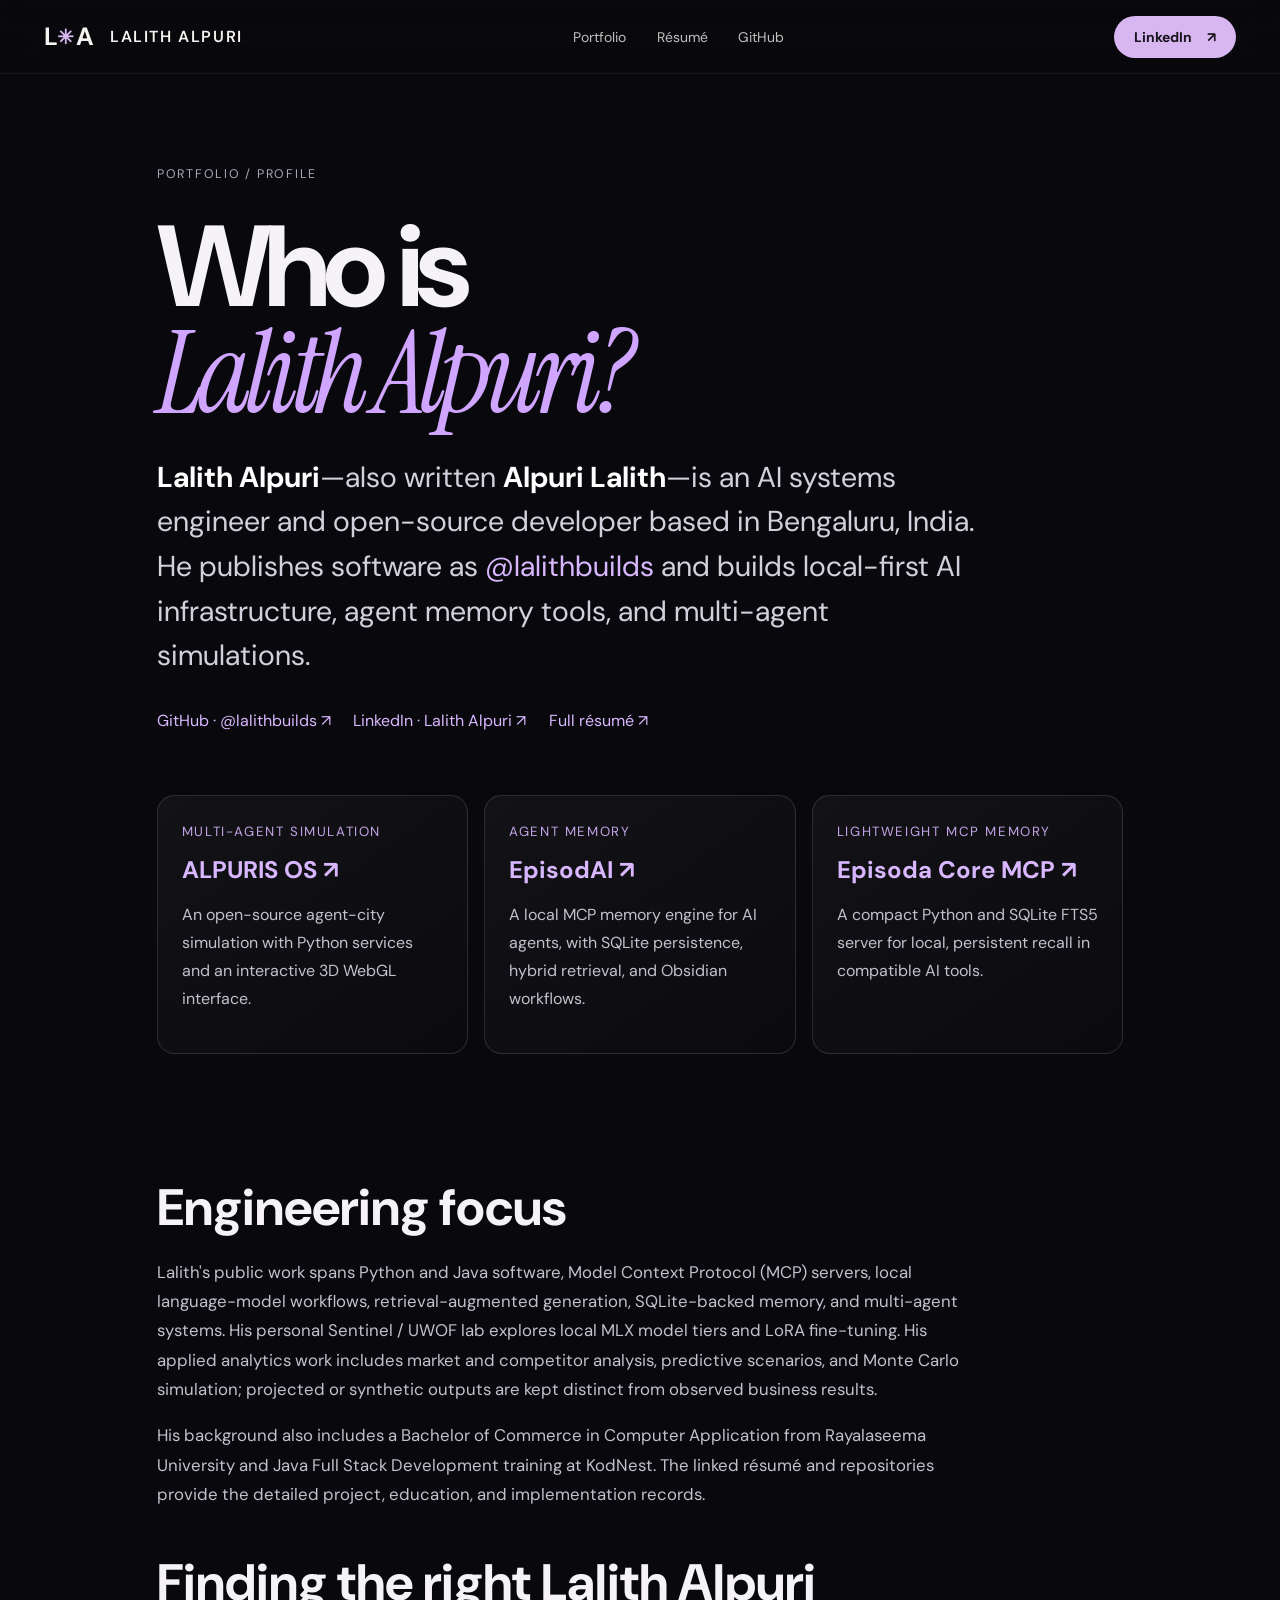
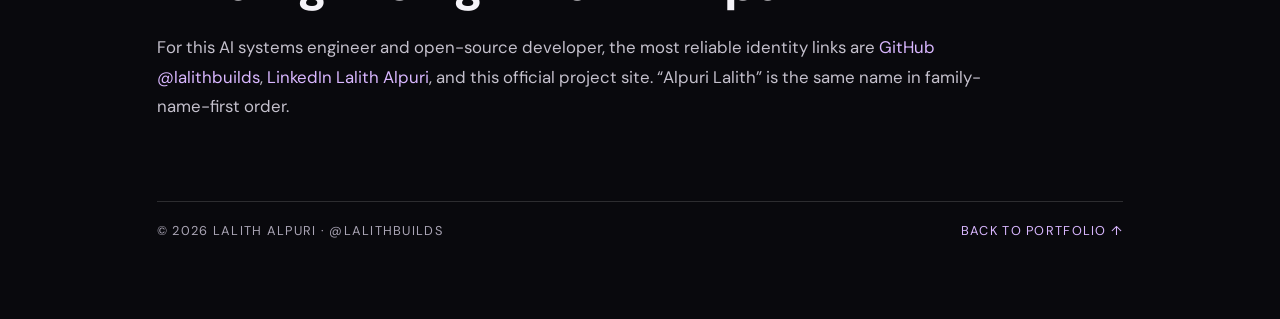
==== about.html @ 80b4d7b1 "feat: strengthen canonical profile discoverability" ====
<!doctype html>
<html lang="en">
<head>
<meta charset="utf-8">
<meta name="viewport" content="width=device-width, initial-scale=1">
<meta name="theme-color" content="#09090d">
<title>Who Is Lalith Alpuri? | AI Systems Engineer &amp; @lalithbuilds</title>
<meta name="description" content="Lalith Alpuri, also written Alpuri Lalith, is an AI systems engineer and open-source developer in Bengaluru, India. Meet the creator behind ALPURIS OS, EpisodAI, and Episoda Core MCP.">
<meta name="author" content="Lalith Alpuri">
<link rel="canonical" href="https://lalithbuilds.github.io/about.html">
<meta property="og:type" content="profile">
<meta property="og:title" content="Who Is Lalith Alpuri? | @lalithbuilds">
<meta property="og:description" content="A factual profile of Lalith Alpuri (Alpuri Lalith), AI systems engineer and creator of three open-source AI projects.">
<meta property="og:url" content="https://lalithbuilds.github.io/about.html">
<meta name="twitter:card" content="summary">
<script type="application/ld+json">
{
  "@context": "https://schema.org",
  "@type": "ProfilePage",
  "@id": "https://lalithbuilds.github.io/about.html#profile",
  "name": "Who Is Lalith Alpuri?",
  "url": "https://lalithbuilds.github.io/about.html",
  "mainEntity": {
    "@type": "Person",
    "@id": "https://lalithbuilds.github.io/#person",
    "name": "Lalith Alpuri",
    "givenName": "Lalith",
    "familyName": "Alpuri",
    "alternateName": ["Alpuri Lalith", "@lalithbuilds"],
    "url": "https://lalithbuilds.github.io/",
    "mainEntityOfPage": "https://lalithbuilds.github.io/about.html",
    "description": "Lalith Alpuri, also written Alpuri Lalith, is an AI systems engineer and open-source developer based in Bengaluru, India. He builds local-first AI infrastructure, agent memory software, and multi-agent simulations.",
    "jobTitle": ["AI Systems Engineer", "Applied AI Strategist"],
    "address": {
      "@type": "PostalAddress",
      "addressLocality": "Bengaluru",
      "addressCountry": "IN"
    },
    "sameAs": [
      "https://github.com/lalithbuilds",
      "https://www.linkedin.com/in/lalith-alpuri/"
    ],
    "knowsAbout": [
      "AI systems engineering",
      "local-first artificial intelligence",
      "AI agent memory",
      "Model Context Protocol",
      "retrieval-augmented generation",
      "SQLite",
      "multi-agent simulation",
      "MLX and LoRA fine-tuning",
      "market analysis",
      "Monte Carlo simulation",
      "Java and Spring Boot",
      "React"
    ],
    "creator": [
      {"@type": "SoftwareSourceCode", "name": "ALPURIS OS", "codeRepository": "https://github.com/lalithbuilds/alpuris-os"},
      {"@type": "SoftwareSourceCode", "name": "EpisodAI", "codeRepository": "https://github.com/lalithbuilds/episodai"},
      {"@type": "SoftwareSourceCode", "name": "Episoda Core MCP", "codeRepository": "https://github.com/lalithbuilds/episoda-core-mcp"}
    ]
  }
}
</script>
<link rel="preconnect" href="https://fonts.googleapis.com">
<link rel="preconnect" href="https://fonts.gstatic.com" crossorigin>
<link href="https://fonts.googleapis.com/css2?family=DM+Sans:wght@400;500;600;700&family=Instrument+Serif:ital@0;1&display=swap" rel="stylesheet">
<link rel="stylesheet" href="portfolio.css?v=25">
<style>
.profile-page{max-width:1120px;margin:0 auto;padding:clamp(7rem,12vw,11rem) clamp(1.25rem,6vw,6rem) 5rem;color:#f5f3f8}
.profile-page a{color:#d9b7ff;text-underline-offset:.2em}
.profile-breadcrumb{font-size:.78rem;letter-spacing:.14em;text-transform:uppercase;color:#aaa5b5}
.profile-breadcrumb a{color:inherit}
.profile-page h1{max-width:900px;margin:2rem 0 1.5rem;font-size:clamp(3.5rem,9vw,8rem);line-height:.92;letter-spacing:-.065em}
.profile-page h1 em,.profile-page h2 em{font-family:"Instrument Serif",Georgia,serif;font-weight:400;color:#d0a5ff}
.profile-lead{max-width:820px;font-size:clamp(1.25rem,2.4vw,1.8rem);line-height:1.55;color:#d4d0db}
.profile-lead strong{color:#fff}
.profile-links{display:flex;flex-wrap:wrap;gap:.75rem 1.4rem;margin:2rem 0 4rem;font-size:1rem}
.profile-grid{display:grid;grid-template-columns:repeat(3,minmax(0,1fr));gap:1rem;margin:1.5rem 0 4rem}
.profile-card{min-height:190px;padding:1.5rem;border:1px solid #ffffff20;border-radius:1.1rem;background:linear-gradient(145deg,#ffffff0b,#ffffff03)}
.profile-card small{color:#c2a3e5;letter-spacing:.12em;text-transform:uppercase}
.profile-card h2{margin:.8rem 0;font-size:1.5rem}
.profile-card p,.profile-story p{color:#c4c0cc;line-height:1.75}
.profile-story{max-width:830px;padding-top:1rem}
.profile-story h2{font-size:clamp(2rem,4vw,3.2rem);margin:2.5rem 0 1rem}
.profile-story p{font-size:1.05rem}
.profile-footer{display:flex;justify-content:space-between;gap:1rem;margin-top:5rem;padding-top:1.25rem;border-top:1px solid #ffffff25;color:#aaa5b5;font-size:.8rem;letter-spacing:.1em;text-transform:uppercase}
@media(max-width:760px){.profile-grid{grid-template-columns:1fr}.profile-card{min-height:0}.profile-footer{flex-direction:column}}
</style>
</head>
<body>
<a class="skip" href="#profile-content">Skip to profile</a>
<header class="site-header"><a class="brand" href="/" aria-label="Lalith Alpuri, back to portfolio">L<span class="brand-star">✳</span>A <span class="brand-name">LALITH ALPURI</span></a><nav aria-label="Main navigation"><a href="/">Portfolio</a><a href="/resume.html">Résumé</a><a href="https://github.com/lalithbuilds">GitHub</a></nav><a class="header-contact" href="https://www.linkedin.com/in/lalith-alpuri/" target="_blank" rel="noopener noreferrer">LinkedIn <span>↗</span></a></header>
<main id="profile-content" class="profile-page">
  <p class="profile-breadcrumb"><a href="/">Portfolio</a> / Profile</p>
  <h1>Who is<br><em>Lalith Alpuri?</em></h1>
  <p class="profile-lead"><strong>Lalith Alpuri</strong>—also written <strong>Alpuri Lalith</strong>—is an AI systems engineer and open-source developer based in Bengaluru, India. He publishes software as <a href="https://github.com/lalithbuilds">@lalithbuilds</a> and builds local-first AI infrastructure, agent memory tools, and multi-agent simulations.</p>
  <div class="profile-links" aria-label="Official profiles"><a href="https://github.com/lalithbuilds">GitHub · @lalithbuilds ↗</a><a href="https://www.linkedin.com/in/lalith-alpuri/">LinkedIn · Lalith Alpuri ↗</a><a href="/resume.html">Full résumé ↗</a></div>
  <div class="profile-grid" aria-label="Open-source projects">
    <article class="profile-card"><small>Multi-agent simulation</small><h2><a href="https://github.com/lalithbuilds/alpuris-os">ALPURIS OS ↗</a></h2><p>An open-source agent-city simulation with Python services and an interactive 3D WebGL interface.</p></article>
    <article class="profile-card"><small>Agent memory</small><h2><a href="https://github.com/lalithbuilds/episodai">EpisodAI ↗</a></h2><p>A local MCP memory engine for AI agents, with SQLite persistence, hybrid retrieval, and Obsidian workflows.</p></article>
    <article class="profile-card"><small>Lightweight MCP memory</small><h2><a href="https://github.com/lalithbuilds/episoda-core-mcp">Episoda Core MCP ↗</a></h2><p>A compact Python and SQLite FTS5 server for local, persistent recall in compatible AI tools.</p></article>
  </div>
  <section class="profile-story">
    <h2>Engineering focus</h2>
    <p>Lalith's public work spans Python and Java software, Model Context Protocol (MCP) servers, local language-model workflows, retrieval-augmented generation, SQLite-backed memory, and multi-agent systems. His personal Sentinel / UWOF lab explores local MLX model tiers and LoRA fine-tuning. His applied analytics work includes market and competitor analysis, predictive scenarios, and Monte Carlo simulation; projected or synthetic outputs are kept distinct from observed business results.</p>
    <p>His background also includes a Bachelor of Commerce in Computer Application from Rayalaseema University and Java Full Stack Development training at KodNest. The linked résumé and repositories provide the detailed project, education, and implementation records.</p>
    <h2>Finding the right Lalith Alpuri</h2>
    <p>For this AI systems engineer and open-source developer, the most reliable identity links are <a href="https://github.com/lalithbuilds">GitHub @lalithbuilds</a>, <a href="https://www.linkedin.com/in/lalith-alpuri/">LinkedIn Lalith Alpuri</a>, and this official project site. “Alpuri Lalith” is the same name in family-name-first order.</p>
  </section>
  <footer class="profile-footer"><span>© 2026 Lalith Alpuri · @lalithbuilds</span><a href="/">Back to portfolio ↑</a></footer>
</main>
</body>
</html>
---- portfolio.css ----
:root{--black:#09090d;--white:#f5f2ef;--lavender:#d8b7f1;--lilac:#bea0d8;--plum:#352040;--ink:#17141c;--orange:#e6a15f;--muted:#a5a0a8;font-family:'DM Sans',Arial,sans-serif;color-scheme:dark}
*{box-sizing:border-box}html{scroll-behavior:auto;scroll-padding-top:70px}body{margin:0;background:var(--black);color:var(--white);overflow-x:hidden}a{color:inherit;text-decoration:none}button{font:inherit}button,a{-webkit-tap-highlight-color:transparent}button:focus-visible,a:focus-visible{outline:2px solid var(--orange);outline-offset:5px}::selection{background:var(--lavender);color:var(--black)}[hidden],.slide:not(.active){display:none!important}.skip{position:fixed;z-index:100;top:-100px;left:16px;background:white;color:#111;padding:12px}.skip:focus{top:12px}.progress{position:fixed;top:0;left:0;width:100%;height:3px;z-index:100;background:transparent}.progress span{display:block;width:0;height:100%;background:var(--lavender)}
.site-header{height:74px;position:absolute;z-index:30;top:0;left:0;right:0;display:flex;align-items:center;justify-content:space-between;gap:25px;padding:0 3.4vw;font-size:12px}.brand{display:inline-flex;gap:2px;align-items:center;font-size:22px;font-weight:700;letter-spacing:-.11em;white-space:nowrap}.brand-star{color:var(--lavender);font-size:17px;letter-spacing:0}.brand-name{font-size:10px;font-weight:600;letter-spacing:.15em;margin-left:17px}.site-header nav{display:flex;align-items:center;gap:32px}.site-header nav a{opacity:.78;transition:opacity .3s}.site-header nav a:hover{opacity:1}.header-contact{background:var(--lavender);color:var(--ink);border-radius:30px;padding:11px 18px;font-weight:700;min-width:110px;display:flex;justify-content:space-between;gap:15px;transition:background .3s,transform .3s}.header-contact:hover{background:#eed6ff;transform:translateY(-2px)}
.hero{height:max(790px,100svh);position:relative;isolation:isolate;padding:123px 3.4vw 38px;overflow:hidden}.hero:before{content:'';position:absolute;width:55vw;height:55vw;left:20%;top:25%;background:radial-gradient(circle,rgba(127,61,151,.23),transparent 63%);filter:blur(25px);pointer-events:none}.hero-overline{position:relative;z-index:4;margin:0;color:#bcb5c4;letter-spacing:.18em;font-size:10px}.hero-overline span{color:var(--lavender);padding:0 12px}.hero h1{font-family:'Instrument Serif',Georgia,serif;font-size:clamp(95px,12.2vw,215px);font-weight:400;line-height:.73;letter-spacing:-.052em;position:relative;z-index:4;margin:37px 0 0;pointer-events:none;white-space:nowrap}.hero h1 span{display:block}.hero h1 .title-italic{font-style:italic;color:var(--lavender);margin-left:18vw}.hero-scene{position:absolute;z-index:2;inset:18% 0 8%;perspective:1000px;transform-style:preserve-3d;pointer-events:none}.scene-glow{position:absolute;width:46vw;height:38vw;max-height:560px;left:27%;top:19%;border-radius:50%;background:radial-gradient(circle,rgba(177,98,209,.22),transparent 62%);filter:blur(30px)}.scene-ground{position:absolute;width:62%;height:21%;bottom:0;left:19%;background:radial-gradient(ellipse,rgba(188,111,211,.2),transparent 66%);filter:blur(30px)}.scene-wrap{position:absolute;transform-style:preserve-3d;will-change:transform;transform:translate3d(var(--px,0px),var(--py,0px),0)}.scene-card{height:100%;width:100%;position:relative;overflow:hidden;border-radius:10px;box-shadow:0 35px 65px rgba(0,0,0,.55),inset 0 1px rgba(255,255,255,.55);display:flex;flex-direction:column;padding:19px;transform-style:preserve-3d;animation:float 4.7s ease-in-out infinite}.scene-card:after{content:'';position:absolute;inset:0;background:linear-gradient(125deg,rgba(255,255,255,.3),transparent 30%,transparent 70%,rgba(0,0,0,.14));pointer-events:none}.scene-eyebrow,.scene-card small{font:9px/1.2 'DM Sans',sans-serif;letter-spacing:.11em;position:relative;z-index:1}.scene-card strong{font-size:clamp(23px,3vw,45px);line-height:.94;letter-spacing:-.06em;position:relative;z-index:1;margin-top:auto;margin-bottom:8px}.scene-wrap--left{width:clamp(160px,19vw,280px);height:clamp(230px,29vw,408px);left:12%;top:31%;transform:translate3d(var(--px,0px),var(--py,0px),0) rotateY(25deg) rotateZ(-12deg)}.scene-card--alpuris{background:#bc917c;color:#201421;animation-delay:-1.7s}.scene-card--alpuris:before{content:'';position:absolute;inset:0;background:repeating-linear-gradient(90deg,transparent 0 23px,rgba(29,20,25,.08) 24px 25px),repeating-linear-gradient(0deg,transparent 0 23px,rgba(29,20,25,.08) 24px 25px)}.city-mini{display:grid;grid-template-columns:repeat(3,1fr);gap:6px;transform:rotate(-15deg) skew(12deg);margin:25px 0 15px;width:78%;align-self:center}.city-mini i{aspect-ratio:1;background:#432b3b;box-shadow:5px -5px 0 #d9b26d}.city-mini i:nth-child(3n){background:#8b3c48}.scene-wrap--back{width:clamp(150px,17vw,245px);height:clamp(220px,28vw,380px);left:35%;top:37%;transform:translate3d(var(--px,0px),var(--py,0px),0) rotateY(-20deg) rotateZ(10deg)}.scene-card--core{background:#c6d3bb;color:#212a20;animation-delay:-3.2s}.core-rings{position:relative;height:48%;display:grid;place-items:center}.core-rings i{position:absolute;border:1px solid #526a57;border-radius:50%;width:78%;aspect-ratio:1}.core-rings i:nth-child(2){width:54%}.core-rings i:nth-child(3){width:30%;background:#465b49}.scene-wrap--right{width:clamp(175px,21vw,300px);height:clamp(245px,31vw,430px);right:9%;top:27%;transform:translate3d(var(--px,0px),var(--py,0px),0) rotateY(-24deg) rotateZ(11deg)}.scene-card--memory{background:#eee4f4;color:#271e32;animation-delay:-2.6s}.memory-lines{height:55%;display:flex;gap:12px;justify-content:center;align-items:center}.memory-lines i{width:13px;height:60%;border-radius:20px;background:#845a99;transform:rotate(18deg)}.memory-lines i:nth-child(2){height:85%;background:#bc8bcc}.memory-lines i:nth-child(3){height:100%;background:#553567}.memory-lines i:nth-child(4){height:75%;background:#a87cbc}.memory-lines i:nth-child(5){height:50%;background:#73537b}.scene-wrap--center{width:clamp(185px,22vw,310px);height:clamp(250px,30vw,420px);left:47%;top:30%;transform:translate3d(var(--px,0px),var(--py,0px),100px) rotateY(-5deg) rotateZ(-6deg)}.scene-card--lab{background:linear-gradient(155deg,#e3c4ff 4%,#a572bf 56%,#4a2b68 100%);color:#1b0f24;animation-delay:-.9s}.scene-card--lab strong{font-family:'Instrument Serif',Georgia,serif;font-weight:400;font-size:clamp(75px,9vw,135px);line-height:.8;letter-spacing:-.1em;margin-left:-6px}.scene-card--lab strong span{font-family:'DM Sans',sans-serif;font-size:13px;vertical-align:top;letter-spacing:0;margin-left:8px}.scene-card--lab small{color:#26132e}.lab-orbit{position:relative;flex:1;display:grid;place-items:center}.lab-orbit i{position:absolute;border:1px solid rgba(48,25,58,.56);border-radius:50%;width:79%;aspect-ratio:1}.lab-orbit i:nth-child(2){width:59%;transform:rotateX(65deg);border-width:2px}.lab-orbit i:nth-child(3){width:36%}.lab-orbit b{width:16px;height:16px;border-radius:50%;background:#291335;box-shadow:0 0 0 12px rgba(52,22,61,.12)}@keyframes float{0%,100%{transform:translateY(0) rotateX(0deg)}50%{transform:translateY(-28px) rotateX(4deg)}}.hero-bottom{position:absolute;z-index:5;bottom:32px;left:3.4vw;right:3.4vw;display:flex;align-items:end;justify-content:space-between}.hero-bottom p{font-size:13px;line-height:1.5;margin:0;max-width:420px;color:#d4cbd4}.hero-bottom>div{display:flex;align-items:center;gap:32px}.motion-toggle{border:0;background:transparent;color:#cdbed0;font-size:11px;cursor:pointer;display:flex;align-items:center;gap:10px}.motion-toggle span{color:var(--lavender);font-size:19px}.scroll-cue{font-size:10px;letter-spacing:.13em}.scroll-cue span{font-size:18px;margin-left:8px}
.ticker{height:86px;overflow:hidden;background:var(--lavender);color:var(--ink);display:flex;align-items:center}.ticker-track{display:flex;gap:42px;align-items:center;white-space:nowrap;width:max-content;animation:marquee 35s linear infinite;font-size:12px;font-weight:700;letter-spacing:.12em}.ticker-track i{font-style:normal;font-size:22px}.ticker-track span{display:inline-block}@keyframes marquee{to{transform:translateX(-50%)}}
.chapter-label{display:flex;justify-content:space-between;align-items:center;padding:0 3.4vw;font-size:10px;letter-spacing:.14em;font-weight:600}.chapter-dark{background:#0e0b10}.manifesto{min-height:850px;padding:100px 0 110px}.manifesto-body{min-height:620px;display:grid;grid-template-columns:1fr 3fr 1fr;align-items:center;gap:28px;padding:30px 3.4vw}.manifesto-side,.manifesto-end{font-size:13px;line-height:1.6;max-width:235px;color:#b0a7b5}.manifesto-end{align-self:end;margin-bottom:75px}.manifesto h2,.work-heading h2,.lab-intro h2,.capability-section h2,.experience-head h2,.toolkit-grid h2,.contact-section h2{font-family:'Instrument Serif',Georgia,serif;font-weight:400;letter-spacing:-.05em;line-height:.82}.manifesto h2{font-size:clamp(95px,13vw,230px);margin:0;text-align:center}.manifesto h2 em,.work-heading h2 em,.capability-section h2 em,.experience-head h2 em,.toolkit-grid h2 em,.contact-section h2 em{font-style:italic;color:var(--lavender)}
.work-section{background:#f0ede9;color:var(--ink);padding:75px 0 105px;color-scheme:light}.work-heading{display:flex;align-items:end;justify-content:space-between;gap:50px;padding:95px 3.4vw 80px}.work-heading h2{font-size:clamp(75px,9.3vw,155px);margin:0}.work-heading h2 em{color:#8f619e}.work-heading p{max-width:265px;font-size:13px;line-height:1.75;margin:0 0 10px}.slider{margin:0 3.4vw}.slider-top{height:48px;border-top:1px solid #b8b3b7;display:flex;justify-content:space-between;align-items:center;font-size:10px;letter-spacing:.12em}.slide{height:min(630px,65vw);min-height:500px;display:grid;grid-template-columns:1.14fr .86fr;background:#ded9d6;animation:slideIn .6s cubic-bezier(.2,.8,.2,1) both}@keyframes slideIn{from{opacity:.3;transform:translateY(14px)}to{opacity:1;transform:none}}.slide-art{position:relative;overflow:hidden;min-width:0}.slide-copy{padding:clamp(30px,5vw,80px);display:flex;flex-direction:column;align-items:start}.slide-label{font-size:10px;letter-spacing:.14em;font-weight:700}.slide-copy h3{font-family:'Instrument Serif',Georgia,serif;font-size:clamp(68px,7vw,115px);line-height:.82;letter-spacing:-.05em;font-weight:400;margin:50px 0 30px}.slide-copy p{font-size:14px;line-height:1.7;max-width:430px;margin:0}.slide-tags{display:flex;flex-wrap:wrap;gap:8px;margin:32px 0}.slide-tags span{border:1px solid #928992;border-radius:20px;padding:7px 10px;font-size:9px;font-weight:700;letter-spacing:.07em}.slide-copy>a{margin-top:auto;border-bottom:1px solid currentColor;padding-bottom:8px;font-size:13px;font-weight:700;display:flex;gap:50px}.slide-art--episodai{background:radial-gradient(circle at 50% 42%,#bc95c8,#513464 75%);color:#24152f}.art-halo{position:absolute;width:65%;aspect-ratio:1;border:1px solid rgba(255,255,255,.5);border-radius:50%;left:17%;top:18%;box-shadow:0 0 0 50px rgba(255,255,255,.06),0 0 0 110px rgba(255,255,255,.04);animation:halo 7s ease-in-out infinite}@keyframes halo{50%{transform:scale(1.13) rotate(15deg)}}.art-card{position:absolute;width:31%;height:43%;min-width:125px;min-height:185px;padding:17px;background:#f3eafa;border-radius:5px;box-shadow:18px 25px 40px rgba(20,10,35,.3);display:flex;flex-direction:column;animation:float 5s ease-in-out infinite}.art-card span{font-size:8px;letter-spacing:.12em}.art-card b{font-family:'Instrument Serif',Georgia,serif;font-size:clamp(26px,3.4vw,55px);font-weight:400;margin-top:auto}.art-card small{font-size:9px;line-height:1.3}.art-card--one{left:7%;top:28%;transform:rotate(-15deg);animation-delay:-2s}.art-card--two{left:35%;top:12%;z-index:2;background:#e3c6f2;animation-delay:-1s}.art-card--three{right:6%;top:31%;transform:rotate(13deg);animation-delay:-3.5s}.art-wire{position:absolute;width:100%;height:1px;top:76%;background:linear-gradient(90deg,transparent,#f4d6ff,transparent)}.slide-art--core{background:radial-gradient(circle,#99b3a2,#224236 76%);color:#e4f1e4}.core-visual{position:absolute;inset:8% 12%;display:grid;place-items:center}.core-visual i{position:absolute;border:1px solid #d1ebd4;border-radius:50%;width:75%;aspect-ratio:1;animation:spin 14s linear infinite}.core-visual i:nth-child(2){width:55%;animation-direction:reverse;border-style:dashed}.core-visual i:nth-child(3){width:35%}.core-visual i:nth-child(4){width:16%;background:#b9d4bf}.core-visual b{z-index:1;color:#193424;text-align:center;font-size:12px;letter-spacing:.06em}@keyframes spin{to{transform:rotate(360deg)}}.art-caption,.city-caption{position:absolute;bottom:25px;left:30px;font-size:10px;letter-spacing:.12em}.slide-art--alpuris{background:radial-gradient(circle at 50% 40%,#dcad87,#563448 80%);color:#fff4e9}.city-art{position:absolute;inset:15% 10%;display:grid;grid-template-columns:repeat(4,1fr);gap:12px;transform:perspective(800px) rotateX(50deg) rotateZ(-30deg);animation:cityTilt 7s ease-in-out infinite}.city-art i{background:#ead2b6;box-shadow:14px -14px 0 #98546c,14px 2px 0 #744154;min-height:55px}.city-art i:nth-child(3n){background:#efaa8a;box-shadow:14px -14px 0 #462c4e,14px 2px 0 #5e3958}.city-art i:nth-child(4n){background:#deb991;box-shadow:14px -14px 0 #a65555,14px 2px 0 #8e4756}@keyframes cityTilt{50%{transform:perspective(800px) rotateX(55deg) rotateZ(-24deg) translateY(-12px)}}.slider-controls{display:flex;justify-content:space-between;align-items:center;gap:30px;padding-top:16px}.slider-tabs{display:flex;gap:8px;flex-wrap:wrap}.slider-tabs button{border:1px solid #bbb3b9;background:none;border-radius:30px;padding:11px 16px;color:#514b54;cursor:pointer;font-size:11px}.slider-tabs button[aria-selected=true]{background:#29202b;color:#fff;border-color:#29202b}.slider-arrows{display:flex;gap:8px}.slider-arrows button{width:46px;height:46px;border-radius:50%;border:1px solid #9d929d;background:transparent;color:#302630;font-size:22px;cursor:pointer}.slider-arrows button:hover{background:#29202b;color:#fff}
.lab-section{background:#d9b8ee;color:#1e1225;color-scheme:light;padding:65px 0 80px;overflow:hidden}.lab-intro{padding:45px 3.4vw 0;text-align:center}.lab-intro p{font-size:11px;letter-spacing:.13em}.lab-intro h2{font-size:clamp(130px,21vw,340px);margin:18px 0 0;line-height:.6}.lab-intro h2 em{font-style:italic;color:#6d3c82}.lab-intro>span{display:block;font-size:14px;margin-top:50px}.lab-stage{display:grid;grid-template-columns:1fr 1.2fr 1fr;gap:15px;align-items:center;min-height:690px;padding:0 3.4vw}.lab-stage-copy{max-width:340px}.lab-stage-copy h3{font-size:clamp(18px,2.2vw,30px);line-height:1.1;letter-spacing:-.04em}.lab-stage-copy p{font-size:13px;line-height:1.75}.lab-stage-copy--right{justify-self:end}.lab-object{height:600px;position:relative;display:grid;place-items:center;perspective:900px}.lab-sphere{width:min(30vw,390px);height:min(30vw,390px);border-radius:50%;position:relative;display:grid;place-items:center;background:radial-gradient(circle at 35% 25%,#f7e9ff,#a56cbb 30%,#4e245d 67%,#170c23 90%);box-shadow:inset -30px -40px 60px rgba(18,6,27,.5),0 35px 60px rgba(74,29,100,.35);animation:sphereBob 6s ease-in-out infinite}.lab-sphere:after{content:'';position:absolute;inset:-15%;border:1px solid #70417d;border-radius:50%;transform:rotateX(65deg) rotateZ(15deg);animation:spin 12s linear infinite}.lab-sphere i{position:absolute;border:1px solid rgba(244,208,255,.35);border-radius:50%;width:70%;aspect-ratio:1;transform:rotateY(65deg)}.lab-sphere i:nth-child(2){transform:rotateX(70deg);width:90%}.lab-sphere i:nth-child(3){transform:rotateY(35deg) rotateZ(35deg);width:45%}.lab-sphere b{font-family:'Instrument Serif',Georgia,serif;font-size:170px;font-weight:400;color:#efe0f2;z-index:1;text-shadow:0 12px 20px rgba(27,6,33,.35)}@keyframes sphereBob{50%{transform:translateY(-30px) rotateY(17deg)}}.orbit-tag{position:absolute;background:#f4e7fa;border:1px solid #784785;border-radius:30px;padding:10px 14px;font-size:9px;letter-spacing:.08em;font-weight:700;white-space:nowrap;box-shadow:0 14px 30px rgba(62,24,76,.16);animation:tagBob 3.8s ease-in-out infinite}.orbit-tag--a{top:17%;left:8%}.orbit-tag--b{right:0;top:44%;animation-delay:-1s}.orbit-tag--c{left:6%;bottom:19%;animation-delay:-2s}@keyframes tagBob{50%{transform:translateY(-13px)}}.lab-specs{margin:0 3.4vw;display:grid;grid-template-columns:repeat(3,1fr);border-top:1px solid #9d77a8;border-bottom:1px solid #9d77a8}.lab-specs div{display:flex;flex-direction:column;gap:10px;padding:30px;border-right:1px solid #9d77a8}.lab-specs div:first-child{padding-left:0}.lab-specs div:last-child{border-right:0}.lab-specs span{font-family:'Instrument Serif',Georgia,serif;font-size:clamp(50px,7vw,100px);line-height:.8}.lab-specs small{font-size:10px;letter-spacing:.11em}
.capability-section{padding:90px 0 120px;background:#15101a}.capability-section h2{font-size:clamp(90px,12vw,195px);margin:95px 3.4vw}.capability-list{margin:0 3.4vw;border-top:1px solid #55465b}.capability-list article{display:grid;grid-template-columns:80px 1fr 1fr;gap:25px;align-items:start;border-bottom:1px solid #55465b;padding:35px 0}.capability-list article span{font-size:12px;color:var(--lavender)}.capability-list article h3{font-family:'Instrument Serif',Georgia,serif;font-size:clamp(35px,4vw,65px);font-weight:400;letter-spacing:-.03em;margin:0}.capability-list article p{font-size:13px;line-height:1.8;color:#c7b8cc;margin:0;max-width:490px}.capability-list code{color:#ebbcff}
.experience-section{background:#f2ede4;color:var(--ink);color-scheme:light;padding:85px 0 110px}.experience-head{display:flex;align-items:end;justify-content:space-between;gap:40px;padding:80px 3.4vw}.experience-head h2{font-size:clamp(95px,11.5vw,185px);margin:0}.experience-head h2 em{color:#9b698d}.experience-head>div{max-width:300px;padding-bottom:10px}.experience-head>div span{font-size:10px;letter-spacing:.13em;font-weight:700}.experience-head>div p{font-size:14px;line-height:1.7}.experience-stage{display:grid;grid-template-columns:1.2fr .8fr;gap:60px;padding:0 3.4vw}.simulation-art{border:1px solid #afa6a5;padding:24px;align-self:start;overflow:hidden}.sim-top,.sim-bottom{font-size:10px;letter-spacing:.1em;font-weight:700}.simulation-art svg{width:100%;height:auto;display:block;margin:35px 0;color:#9d799d}.sim-lines path{stroke-dasharray:1000;stroke-dashoffset:1000;transition:stroke-dashoffset 2.3s ease}.simulation-art.in-view .sim-lines path{stroke-dashoffset:0}.sim-lines path:nth-child(2n){transition-delay:.2s}.sim-lines path:nth-child(3n){transition-delay:.4s}.sim-bottom{display:flex;justify-content:space-between;color:#6d6267;gap:12px}.experience-points article{border-top:1px solid #a99ea4;padding:23px 0}.experience-points article span{font-size:10px;letter-spacing:.1em}.experience-points h3{font-family:'Instrument Serif',Georgia,serif;font-weight:400;font-size:clamp(30px,3vw,48px);margin:14px 0}.experience-points p{font-size:13px;line-height:1.7;max-width:480px}
.toolkit-section{background:#c1cbbd;color:#203024;color-scheme:light;padding:80px 0 100px}.toolkit-grid{display:grid;grid-template-columns:1.8fr 1fr 1fr;gap:0;margin:75px 3.4vw 0;border-top:1px solid #839580}.toolkit-grid>*{border-bottom:1px solid #839580;padding:30px}.toolkit-grid h2{font-size:clamp(75px,8vw,130px);margin:0;grid-row:span 2;padding-left:0}.toolkit-grid h2 em{color:#66826c}.toolkit-grid h3{font-size:11px;letter-spacing:.11em;margin:0 0 20px}.toolkit-grid p{font-size:14px;line-height:1.7;margin:0}.contact-section{background:#09090d;padding:80px 0 24px;min-height:700px;display:flex;flex-direction:column}.contact-section>p{font-size:14px;color:#bdb2c1;margin:90px 3.4vw 15px}.contact-section h2{font-size:clamp(110px,16vw,270px);margin:0 3.4vw}.contact-actions{display:flex;gap:25px;flex-wrap:wrap;margin:60px 3.4vw}.contact-actions a{border-bottom:1px solid #a992b2;padding-bottom:10px;font-size:14px;min-width:210px;display:flex;justify-content:space-between}.contact-section footer{margin:auto 3.4vw 0;border-top:1px solid #433749;padding-top:25px;display:flex;justify-content:space-between;gap:25px;font-size:10px;letter-spacing:.1em;color:#a99cb0}
.reveal{opacity:1;transform:none}.js-ready .reveal{opacity:0;transform:translateY(36px);transition:opacity .8s ease,transform .8s cubic-bezier(.2,.8,.2,1)}.js-ready .reveal.in-view{opacity:1;transform:none}.motion-off .scene-card,.motion-off .ticker-track,.motion-off .art-halo,.motion-off .art-card,.motion-off .core-visual i,.motion-off .city-art,.motion-off .lab-sphere,.motion-off .lab-sphere:after,.motion-off .orbit-tag{animation-play-state:paused!important}
@media(max-width:1100px){.hero h1{font-size:clamp(85px,12vw,140px)}.scene-wrap--left{left:5%}.scene-wrap--right{right:2%}.manifesto-body{grid-template-columns:1fr 3fr}.manifesto-end{grid-column:2;margin:0}.lab-stage{grid-template-columns:1fr 1fr;min-height:0;padding-top:55px;padding-bottom:45px}.lab-object{grid-column:1 / -1;grid-row:1;height:440px}.lab-sphere{width:330px;height:330px}.lab-stage-copy--right{justify-self:auto}.work-heading{align-items:start}.slide-copy h3{font-size:clamp(60px,6vw,90px)}}
@media(max-width:750px){.site-header{height:66px}.site-header nav{gap:13px;font-size:10px}.site-header nav a:nth-child(2){display:none}.brand-name{display:none}.header-contact{min-width:0;padding:10px 13px}.hero{height:760px;min-height:100svh;padding-top:135px}.hero-overline{font-size:8px}.hero h1{font-size:clamp(62px,12vw,100px);line-height:.84;margin-top:50px}.hero h1 .title-italic{margin-left:5vw}.hero-scene{inset:29% -10% 13%;transform:scale(.9)}.scene-wrap--left{left:0;top:25%}.scene-wrap--back{left:27%;top:31%}.scene-wrap--center{left:44%;top:30%}.scene-wrap--right{right:-1%;top:23%}.hero-bottom{bottom:22px}.hero-bottom p{font-size:11px}.hero-bottom>div{gap:12px}.motion-toggle{font-size:9px}.scroll-cue{font-size:8px}.ticker{height:65px}.manifesto{min-height:660px;padding:70px 0}.manifesto-body{grid-template-columns:1fr;min-height:520px}.manifesto h2{text-align:left;font-size:clamp(90px,17vw,150px)}.manifesto-end{grid-column:auto;max-width:370px}.work-heading{flex-direction:column;padding:75px 3.4vw 45px;gap:25px}.work-heading h2{font-size:clamp(74px,13vw,120px)}.slide{grid-template-columns:1fr;height:auto;min-height:0}.slide-art{height:440px}.slide-copy{min-height:460px}.slide-copy h3{font-size:75px;margin:30px 0}.lab-intro h2{font-size:clamp(130px,24vw,220px)}.lab-stage{grid-template-columns:1fr;gap:25px}.lab-object{grid-column:auto;grid-row:auto;height:390px}.lab-stage-copy,.lab-stage-copy--right{max-width:none}.lab-sphere{width:290px;height:290px}.lab-sphere b{font-size:130px}.capability-section h2{font-size:clamp(75px,13vw,130px)}.capability-list article{grid-template-columns:40px 1fr;gap:12px}.capability-list article p{grid-column:2}.experience-head{flex-direction:column;align-items:start}.experience-head h2{font-size:clamp(83px,12vw,140px)}.experience-stage{grid-template-columns:1fr}.toolkit-grid{grid-template-columns:1fr 1fr}.toolkit-grid h2{grid-column:1/-1;grid-row:auto}.contact-section h2{font-size:clamp(100px,16vw,170px)}}
@media(max-width:480px){.hero{height:760px}.hero h1{font-size:clamp(54px,12.5vw,70px)}.hero-scene{inset:30% -32% 15%;transform:scale(.75)}.scene-wrap--left{left:-9%}.scene-wrap--right{right:-8%}.scene-wrap--center{left:44%}.hero-bottom{align-items:end}.hero-bottom p{max-width:170px}.hero-bottom>div{align-items:end;flex-direction:column}.manifesto h2{font-size:clamp(72px,18vw,105px)}.work-heading h2{font-size:clamp(62px,15vw,82px)}.slide-art{height:350px}.art-card{min-width:95px;min-height:145px;padding:10px}.art-card b{font-size:29px}.art-card small{font-size:7px}.slide-copy{min-height:430px;padding:30px}.slide-copy h3{font-size:62px}.slider-tabs button{font-size:9px;padding:9px}.slider-arrows button{width:40px;height:40px}.lab-intro h2{font-size:clamp(105px,26vw,150px)}.lab-object{height:340px}.lab-sphere{width:245px;height:245px}.orbit-tag{font-size:7px;padding:8px}.lab-specs div{padding:20px 10px}.lab-specs span{font-size:39px}.lab-specs small{font-size:7px}.capability-section h2{font-size:65px}.experience-head h2{font-size:72px}.toolkit-grid{grid-template-columns:1fr}.toolkit-grid h2{grid-column:auto}.contact-section h2{font-size:95px}.contact-section footer{flex-direction:column}}
@media(prefers-reduced-motion:reduce){html{scroll-behavior:auto}*,*:before,*:after{animation-duration:.01ms!important;animation-iteration-count:1!important;transition-duration:.01ms!important}.js-ready .reveal{opacity:1;transform:none}}
/* Keep the editorial headline readable while the cards move through the lower stage. */
@media(min-width:751px){.hero h1{font-size:clamp(95px,10.25vw,185px);line-height:.83;margin-top:32px;text-shadow:0 12px 25px rgba(0,0,0,.22)}.hero-meta{margin-top:18px}.hero-scene{inset:23% 0 5%}.scene-wrap--left{top:34%}.scene-wrap--back{top:39%}.scene-wrap--center{top:33%}.scene-wrap--right{top:29%}}
/* A scroll-held chapter: the composition changes as the viewer moves through it. */
.manifesto{height:270vh;min-height:0;padding:0}.manifesto-sticky{height:100svh;min-height:650px;position:sticky;top:0;overflow:hidden;background:radial-gradient(circle at 52% 42%,#2b1a34 0%,#100d14 54%,#0b090d 100%);isolation:isolate}.manifesto-sticky .chapter-label{position:absolute;z-index:5;top:65px;left:0;right:0}.manifesto-orbit{--orbit-scale:1;--orbit-rotate:0deg;position:absolute;z-index:1;left:50%;top:47%;width:min(54vw,690px);height:min(54vw,690px);transform:translate(-50%,-50%) scale(var(--orbit-scale)) rotate(var(--orbit-rotate));transition:transform .18s linear;display:grid;place-items:center;filter:drop-shadow(0 20px 45px rgba(179,86,206,.23))}.manifesto-orbit-ring{position:absolute;inset:10%;border-radius:50%;border:1px solid rgba(217,177,239,.6);box-shadow:0 0 0 48px rgba(219,170,236,.03),0 0 0 100px rgba(219,170,236,.025);animation:spin 24s linear infinite}.manifesto-orbit-ring:before,.manifesto-orbit-ring:after{content:'';position:absolute;inset:16%;border-radius:50%;border:1px solid rgba(230,195,249,.45);transform:rotateX(70deg)}.manifesto-orbit-ring:after{inset:30%;transform:rotateY(70deg)}.manifesto-orbit-core{width:23%;aspect-ratio:1;border-radius:50%;background:radial-gradient(circle at 30% 25%,#f6dfff,#b284cd 35%,#3c1e50 76%);display:grid;place-items:center;font-family:'Instrument Serif',Georgia,serif;font-size:clamp(35px,5vw,72px);color:#fff;box-shadow:0 25px 65px rgba(0,0,0,.5)}.manifesto-satellite{position:absolute;width:12%;aspect-ratio:1;border-radius:50%;background:radial-gradient(circle at 30% 25%,#f8e8ff,#a472bd 50%,#2b1337);box-shadow:0 15px 35px rgba(0,0,0,.35)}.sat-a{left:12%;top:23%}.sat-b{right:12%;top:34%;width:8%}.sat-c{left:32%;bottom:10%;width:6%}.manifesto-phrase{position:absolute;z-index:3;inset:auto 3.4vw 11%;opacity:0;transform:translateY(65px) rotateX(10deg);transition:opacity .55s ease,transform .8s cubic-bezier(.2,.8,.2,1);pointer-events:none}.manifesto-phrase.active{opacity:1;transform:none}.manifesto-phrase>span{font-size:10px;letter-spacing:.15em;color:#dfb8f4}.manifesto-phrase h2{font-family:'Instrument Serif',Georgia,serif;font-size:clamp(95px,13vw,215px);line-height:.74;font-weight:400;letter-spacing:-.06em;text-align:left;margin:35px 0 20px;text-shadow:0 12px 36px rgba(0,0,0,.6)}.manifesto-phrase h2 em{font-style:italic;color:#dfb8f4}.manifesto-phrase p{font-size:13px;line-height:1.6;color:#e1d4e5;max-width:390px;margin:0 0 0 auto}.manifesto-counter{position:absolute;right:3.4vw;top:48%;z-index:4;display:flex;align-items:center;gap:4px;font-size:12px;letter-spacing:.1em;color:#ddd0e2}.manifesto-counter>div{height:100px;width:2px;background:#68536f;margin-left:18px;position:relative}.manifesto-counter i{position:absolute;top:0;left:0;width:2px;height:var(--manifesto-fill,0%);background:#e9c7f8;transition:height .15s linear}.hero-scene{transform:translateY(var(--hero-drift,0px)) scale(var(--hero-scale,1));transition:transform .15s linear}
@media(max-width:750px){.manifesto{height:230vh}.manifesto-sticky{min-height:600px}.manifesto-orbit{width:85vw;height:85vw;top:41%}.manifesto-phrase{bottom:12%}.manifesto-phrase h2{font-size:clamp(80px,15vw,120px)}.manifesto-phrase p{margin-left:0;max-width:320px}.manifesto-counter{top:20%}}
@media(max-width:480px){.manifesto-sticky .chapter-label{top:45px}.manifesto-phrase h2{font-size:clamp(68px,16vw,90px)}.manifesto-phrase p{font-size:11px}.manifesto-orbit{top:39%}.manifesto-counter{top:20%}}
@media(prefers-reduced-motion:reduce){.manifesto-orbit-ring{animation:none}.manifesto-phrase{transition:none}}
.motion-off .manifesto-orbit-ring{animation-play-state:paused!important}
@media(prefers-reduced-motion:reduce){body.force-motion .scene-card{animation-duration:4.7s!important;animation-iteration-count:infinite!important}body.force-motion .ticker-track{animation-duration:35s!important;animation-iteration-count:infinite!important}body.force-motion .manifesto-orbit-ring{animation-duration:24s!important;animation-iteration-count:infinite!important}body.force-motion .art-halo{animation-duration:7s!important;animation-iteration-count:infinite!important}body.force-motion .art-card{animation-duration:5s!important;animation-iteration-count:infinite!important}body.force-motion .core-visual i{animation-duration:14s!important;animation-iteration-count:infinite!important}body.force-motion .city-art{animation-duration:7s!important;animation-iteration-count:infinite!important}body.force-motion .lab-sphere{animation-duration:6s!important;animation-iteration-count:infinite!important}body.force-motion .lab-sphere:after{animation-duration:12s!important;animation-iteration-count:infinite!important}body.force-motion .orbit-tag{animation-duration:3.8s!important;animation-iteration-count:infinite!important}}
.resume-teaser{background:radial-gradient(circle at 76% 47%,#5c355f,#1b111f 45%,#0b090d 87%);min-height:850px;padding:80px 0 100px;overflow:hidden}.resume-teaser-stage{display:grid;grid-template-columns:1fr 1fr;align-items:center;gap:60px;min-height:650px;padding:40px 3.4vw}.resume-teaser-copy{position:relative;z-index:2}.resume-teaser-copy>p{font-size:10px;letter-spacing:.15em;color:#d4b8df}.resume-teaser-copy h2{font:400 clamp(95px,11vw,180px)/.8 'Instrument Serif',Georgia,serif;letter-spacing:-.05em;margin:34px 0}.resume-teaser-copy h2 em{color:#d8b7f1;font-style:italic}.resume-teaser-copy>span{display:block;max-width:440px;font-size:14px;line-height:1.7;color:#d5c7d7}.resume-teaser-copy>div{display:flex;flex-wrap:wrap;gap:25px;margin-top:35px}.resume-teaser-copy a{border-bottom:1px solid #d2acd9;font-size:13px;padding-bottom:8px}.resume-preview{perspective:1000px;display:grid;place-items:center;height:640px}.resume-preview-sheet{width:min(80%,450px);height:540px;border-radius:8px;padding:38px;background:#f2e9ef;color:#251a2a;box-shadow:28px 36px 65px rgba(0,0,0,.47),inset 0 2px rgba(255,255,255,.9);transform:rotateZ(10deg) rotateY(-17deg);display:flex;flex-direction:column;animation:paperFloat 6s ease-in-out infinite}.resume-preview-sheet small{font-size:10px;letter-spacing:.15em}.resume-preview-sheet strong{font:400 clamp(35px,3.7vw,60px)/.92 'Instrument Serif',Georgia,serif;margin-top:85px;letter-spacing:-.04em}.resume-preview-sheet i{display:block;height:1px;background:#86768d;margin:40px 0 auto}.resume-preview-sheet span{font-size:10px;line-height:1.7;letter-spacing:.13em}@keyframes paperFloat{50%{transform:translateY(-30px) rotateZ(5deg) rotateY(-9deg)}}.motion-off .resume-preview-sheet{animation-play-state:paused!important}@media(max-width:750px){.resume-teaser-stage{grid-template-columns:1fr;gap:5px}.resume-teaser-copy h2{font-size:clamp(80px,16vw,120px)}.resume-preview{height:480px}.resume-preview-sheet{height:430px;padding:25px}.resume-preview-sheet strong{margin-top:45px}}@media(max-width:480px){.site-header nav a:nth-child(3){display:none}.resume-teaser-copy h2{font-size:72px}.resume-preview{height:400px}.resume-preview-sheet{height:380px;width:75%}}@media(prefers-reduced-motion:reduce){.resume-preview-sheet{animation:none}body.force-motion .resume-preview-sheet{animation:paperFloat 6s ease-in-out infinite!important}}
.hero-scene{filter:blur(var(--hero-blur,0px))}.slider .slide.active{transition:opacity .26s ease,transform .26s ease,filter .26s ease}.slider.is-changing .slide.active{opacity:0;transform:scale(.96) rotateY(5deg);filter:blur(12px)}.lab-object{transform:translateY(var(--lab-rise,0px)) scale(var(--lab-scale,1));transition:transform .18s linear,opacity .18s linear}
@media(max-width:480px){.hero-scene{inset:32% -5% 16%;transform:scale(.86)}.scene-wrap--left{left:-4%;top:31%}.scene-wrap--back{left:16%;top:36%}.scene-wrap--center{left:37%;top:31%}.scene-wrap--right{right:-1%;top:30%}}
.hero-scene{pointer-events:auto}.hero-scene .scene-wrap{pointer-events:none}
/* Continuous, scroll-scrubbed chapter transitions: each phrase enters from
   depth, hangs in the frame, then dissolves upward before the next arrives. */
.manifesto{height:360vh}
.manifesto-phrase{opacity:var(--panel-opacity,0);transform:translate3d(0,var(--panel-y,74px),-90px) scale(var(--panel-scale,.9)) rotateX(7deg);filter:blur(var(--panel-blur,15px));transform-origin:50% 68%;transition:none;will-change:opacity,transform,filter;backface-visibility:hidden}
.manifesto-phrase.active{opacity:var(--panel-opacity,0);transform:translate3d(0,var(--panel-y,74px),-90px) scale(var(--panel-scale,.9)) rotateX(7deg);filter:blur(var(--panel-blur,15px))}
.manifesto-phrase h2{perspective:900px}
.manifesto-glyph{display:inline-block;opacity:var(--glyph-opacity,0);transform:translate3d(0,var(--glyph-y,27px),0) rotateX(14deg);filter:blur(var(--glyph-blur,7px));will-change:opacity,transform,filter;backface-visibility:hidden}
.manifesto-orbit{transition:none;will-change:transform;}
.manifesto-orbit-ring{transform:scale(calc(.83 + var(--chapter-progress,0) * .42));opacity:calc(1 - var(--chapter-progress,0) * .25)}
.manifesto-counter i{transition:none}
.slide{animation:slideIn .72s cubic-bezier(.16,1,.3,1) both}
@keyframes slideIn{from{opacity:.05;transform:translate3d(0,44px,-100px) rotateX(8deg) scale(.94);filter:blur(12px)}to{opacity:1;transform:translate3d(0,0,0) rotateX(0) scale(1);filter:blur(0)}}
.slider .slide.active{transition:opacity .56s ease,transform .64s cubic-bezier(.2,.8,.2,1),filter .56s ease}
.slider.is-changing .slide.active{opacity:0;transform:translate3d(0,-42px,-90px) rotateY(9deg) rotateX(-4deg) scale(.94);filter:blur(18px)}
@media(max-width:750px){.manifesto{height:315vh}.manifesto-phrase{transform:translate3d(0,var(--panel-y,74px),-30px) scale(var(--panel-scale,.9));}}
@media(prefers-reduced-motion:reduce){body.force-motion .manifesto-phrase{transition:none!important}body.force-motion .manifesto-glyph{transition:none!important}body.force-motion .slide{animation-duration:.72s!important;animation-iteration-count:1!important}body.force-motion .slider .slide.active{transition:opacity .56s ease,transform .64s cubic-bezier(.2,.8,.2,1),filter .56s ease!important}}
/* Give the pinned title and the orbital graphic separate visual lanes. */
.manifesto-orbit{left:73%;top:46%;width:min(46vw,610px);height:min(46vw,610px)}
.manifesto-phrase,.manifesto-phrase.active{inset:auto auto 9% 3.4vw;width:62%;}
.manifesto-phrase h2{font-size:clamp(76px,9.5vw,145px);}
.manifesto-phrase p{margin:0;max-width:390px;}
@media(max-width:750px){.manifesto-orbit{left:50%;top:25%;width:60vw;height:60vw}.manifesto-phrase,.manifesto-phrase.active{inset:auto 3.4vw 8%;width:auto}.manifesto-phrase h2{font-size:clamp(60px,12vw,95px)}.manifesto-phrase p{max-width:320px}}
@media(max-width:480px){.manifesto-phrase,.manifesto-phrase.active{bottom:8%}.manifesto-phrase h2{font-size:clamp(57px,13vw,76px)}}
/* Keep the manual carousel change in one continuous scene instead of fading
   the outgoing panel to an empty gap before the new panel appears. */
.slider{position:relative}
.slide.entering{position:absolute;inset:48px 0 auto;z-index:3;width:100%;opacity:0;transform:translate3d(0,35px,-80px) rotateY(-7deg) scale(.97);filter:blur(10px);pointer-events:none;animation:none}
.slide.entering-now{opacity:1;transform:translate3d(0,0,0) rotateY(0) scale(1);filter:blur(0)}
.slide:not(.active):not(.entering){display:none!important}
.contact-actions{max-width:760px;column-gap:34px;row-gap:22px}
.contact-actions a{min-width:min(310px,100%);transition:color .25s,border-color .25s,transform .25s}
.contact-actions a:hover{color:var(--lavender);border-color:var(--lavender);transform:translateY(-2px)}
/* Editorial portrait-led hero: the photo remains the real photographic
   subject while depth, light, and scroll provide the motion. */
.hero{height:max(800px,100svh);min-height:800px;padding:142px 3.4vw 118px;background:radial-gradient(ellipse at 77% 40%,rgba(71,44,67,.3),transparent 42%),#09090d}
.hero:before{width:45vw;height:45vw;left:auto;right:4%;top:15%;background:radial-gradient(circle,rgba(163,121,166,.18),rgba(123,92,112,.08) 35%,transparent 68%);filter:blur(30px)}
.hero-copy{position:relative;z-index:6;width:min(55%,720px);padding-top:clamp(30px,7vh,76px)}
.hero-overline{font-size:10px;letter-spacing:.19em;color:#c7bdc9}
.hero h1{white-space:normal;font-size:clamp(76px,9.3vw,144px);line-height:.82;letter-spacing:-.065em;margin:34px 0 0;max-width:700px}
.hero h1 .title-italic{font-style:italic;color:#d5b8e5;margin:10px 0 0;letter-spacing:-.055em}
.hero-deck{max-width:445px;margin:28px 0 0;color:#c1bac5;font-size:16px;line-height:1.75}
.hero-actions{display:flex;align-items:center;gap:27px;margin-top:31px;font-size:13px}
.hero-actions a{display:inline-flex;gap:12px;align-items:center;transition:color .25s,transform .25s}
.hero-actions a:hover{color:#e5c9f2;transform:translateY(-2px)}
.hero-actions .hero-primary{background:#e7d5ed;color:#17121a;padding:13px 18px;border-radius:30px;font-weight:600}
.hero-actions .hero-primary:hover{background:#f3e7f7;color:#17121a}
.hero-meta{display:flex;gap:30px;flex-wrap:wrap;border-top:1px solid rgba(211,194,219,.2);max-width:550px;margin-top:48px;padding-top:15px;color:#978d9c;font-size:9px;letter-spacing:.13em}
.hero-scene{position:absolute;z-index:3;inset:84px 0 0 auto;width:51%;height:calc(100% - 84px);perspective:1200px;filter:blur(var(--hero-blur,0px));transform:translate3d(0,var(--hero-drift,0px),0) scale(var(--hero-scale,1));transition:filter .15s linear,transform .15s linear;pointer-events:auto;overflow:visible}
.portrait-aura{position:absolute;width:86%;aspect-ratio:1;right:-4%;top:8%;border-radius:50%;background:radial-gradient(circle,rgba(183,141,183,.19),rgba(124,91,132,.08) 42%,transparent 70%);filter:blur(14px);animation:auraBreathe 8s ease-in-out infinite}
.portrait-orbit{position:absolute;right:3%;top:15%;width:min(43vw,555px);aspect-ratio:1;border:1px solid rgba(221,199,230,.15);border-radius:50%;transform:rotate(var(--orbit-angle,0deg)) scale(var(--orbit-scale,1));animation:orbitDrift 34s linear infinite}
.portrait-orbit:before,.portrait-orbit:after{content:'';position:absolute;inset:8%;border:1px solid rgba(221,199,230,.1);border-radius:50%;transform:rotate(-35deg) scaleX(.64)}
.portrait-orbit:after{inset:-4% 18% 18% -4%;border-color:rgba(219,180,151,.19);transform:rotate(38deg) scaleX(.52)}
.portrait-orbit--two{right:17%;top:31%;width:min(24vw,310px);border-style:dashed;border-color:rgba(231,212,238,.13);animation-duration:49s;animation-direction:reverse}
.portrait-stage{position:absolute;right:4%;bottom:2%;width:min(47vw,630px);height:min(78vh,690px);margin:0;transform:translate3d(var(--px,0px),var(--py,0px),0);transition:transform .45s cubic-bezier(.2,.8,.2,1);will-change:transform}
.portrait-stage:before{content:'';position:absolute;z-index:1;inset:0;pointer-events:none;background:linear-gradient(112deg,transparent 31%,rgba(236,213,255,.08) 47%,transparent 62%);background-size:220% 100%;mix-blend-mode:screen;animation:portraitSweep 12s ease-in-out infinite}
.portrait-stage:after{content:'';position:absolute;z-index:1;inset:58% 0 0;pointer-events:none;background:linear-gradient(0deg,rgba(8,7,11,.46),transparent 82%)}
.portrait-stage figcaption{position:absolute;z-index:2;bottom:8%;left:8%;right:4%;display:flex;justify-content:space-between;gap:12px;color:rgba(247,239,249,.8);font-size:9px;letter-spacing:.14em;text-shadow:0 2px 12px rgba(0,0,0,.75)}
.portrait-index,.portrait-signal{position:absolute;z-index:4;font-size:9px;letter-spacing:.16em;color:#cfc0d2}
.portrait-index{top:8%;right:4%}.portrait-signal{top:18%;left:2%;display:flex;align-items:center;gap:8px;color:#c7b7c9}
.portrait-signal i{width:6px;height:6px;border-radius:50%;background:#b8d9b9;box-shadow:0 0 12px #a5ddb0}
.hero-bottom{left:3.4vw;right:3.4vw;bottom:28px;z-index:8}
.hero-bottom p{color:#aaa1af;font-size:12px}
.motion-off .scene-card,.motion-off .scene-glow{animation-play-state:paused!important}
@keyframes portraitLift{0%,100%{transform:translateY(0) scale(1)}50%{transform:translateY(-9px) scale(1.012)}}
@keyframes auraBreathe{0%,100%{opacity:.58;transform:scale(.96)}50%{opacity:.9;transform:scale(1.05)}}
@keyframes orbitDrift{to{rotate:360deg}}
@keyframes portraitSweep{0%,16%{background-position:190% 0}74%,100%{background-position:-100% 0}}
@media(prefers-reduced-motion:reduce){.scene-card,.scene-glow{animation:none}body.force-motion .scene-card{animation:float 4.7s ease-in-out infinite!important}body.force-motion .scene-glow{animation:auraBreathe 8s ease-in-out infinite!important}}
@media(max-width:750px){
  .hero{height:auto;min-height:1080px;padding:116px 7vw 115px}
  .hero:before{width:95vw;height:95vw;right:-12%;top:38%}
  .hero-copy{width:100%;padding-top:12px}
  .hero h1{font-size:clamp(66px,14.5vw,104px);margin-top:28px;max-width:620px}
  .hero-deck{font-size:15px;max-width:460px;margin-top:22px}
  .hero-meta{margin-top:30px;gap:14px 24px}
  .hero-scene{inset:430px 0 74px auto;width:100%;height:auto;transform:translate3d(0,var(--hero-drift,0px),0) scale(var(--hero-scale,1))}
  .portrait-stage{right:1%;bottom:0;width:min(91vw,500px);height:min(560px,57vh)}
  .portrait-orbit{right:3%;top:2%;width:min(83vw,430px)}
  .portrait-orbit--two{right:14%;top:18%;width:min(48vw,260px)}
  .portrait-signal{top:9%;left:5%}.portrait-index{top:2%;right:5%}
  .hero-bottom{left:7vw;right:7vw;bottom:23px}
  .hero-bottom p{font-size:10px;max-width:210px}
  .hero-bottom>div{gap:12px}
}
@media(max-width:480px){
  .hero{min-height:1030px;padding-top:105px}
  .hero h1{font-size:clamp(62px,15vw,78px)}
  .hero-deck{max-width:96%;font-size:14px}
  .hero-actions{gap:19px;font-size:12px}
  .hero-meta{font-size:8px}
  .hero-scene{top:425px;bottom:83px}
  .portrait-stage{height:480px;width:94vw;right:-3%}
  .portrait-stage figcaption{font-size:7px}
  .hero-bottom{align-items:end}.hero-bottom p{display:none}.hero-bottom>div{width:100%;justify-content:space-between}
}
/* Replace glossy spheres and per-character blur with a quieter technical
   signal diagram; keep the scroll chapter title crisp at every position. */
.manifesto-orbit{filter:none}
.manifesto-orbit{transform:translate(-50%,-50%) scale(var(--orbit-scale,1))}
.manifesto-orbit-ring{border-color:rgba(225,207,232,.27);box-shadow:0 0 0 55px rgba(220,199,230,.018),0 0 0 115px rgba(220,199,230,.012)}
.manifesto-orbit-core{width:16%;background:rgba(217,192,229,.07);border:1px solid rgba(225,207,232,.52);color:#e0c4ef;box-shadow:0 0 34px rgba(203,162,223,.12);backdrop-filter:blur(4px);font-size:clamp(25px,3vw,42px)}
.manifesto-orbit .manifesto-satellite{width:9px!important;background:#d5b8e5;box-shadow:0 0 12px rgba(213,184,229,.65);border:0}
.manifesto-orbit .sat-b{width:7px!important}.manifesto-orbit .sat-c{width:6px!important}
.manifesto-phrase,.manifesto-phrase.active{filter:blur(var(--panel-blur,0px))!important;transform:translate3d(0,var(--panel-y,0px),0) scale(var(--panel-scale,1));clip-path:inset(var(--panel-clip-top,0%) 0 var(--panel-clip-bottom,0%) 0);will-change:opacity,transform,filter,clip-path}
.manifesto-phrase h2{text-shadow:0 6px 24px rgba(0,0,0,.3)}
@media(prefers-reduced-motion:reduce){.manifesto-orbit-ring{animation:none}}


/* Richer scroll choreography: chapter copy wipes in from below and exits upward
   through a soft focus falloff; project cards travel in opposite directions. */
.js-ready .reveal{opacity:0;transform:translate3d(0,58px,0) rotateX(4deg) scale(.975);filter:blur(9px);clip-path:inset(7% 0 16% 0);transition:opacity .85s cubic-bezier(.2,.75,.25,1),transform .95s cubic-bezier(.16,1,.3,1),filter .85s ease,clip-path .95s cubic-bezier(.16,1,.3,1);will-change:opacity,transform,filter,clip-path}
.js-ready .reveal.in-view{opacity:1;transform:translate3d(0,0,0) rotateX(0) scale(1);filter:blur(0);clip-path:inset(0)}
.js-ready .reveal:nth-child(2){transition-delay:.08s}.js-ready .reveal:nth-child(3){transition-delay:.16s}
.slider .slide.active{transition:opacity .68s ease,transform .78s cubic-bezier(.16,1,.3,1),filter .68s ease}
.slider.is-changing[data-direction="next"] .slide.active{transform:translate3d(0,-70px,-100px) rotateY(7deg) rotateX(-3deg) scale(.94);clip-path:inset(0 0 26% 0)}
.slider.is-changing[data-direction="prev"] .slide.active{transform:translate3d(0,70px,-100px) rotateY(-7deg) rotateX(3deg) scale(.94);clip-path:inset(26% 0 0 0)}
.slider[data-direction="next"] .slide.entering{transform:translate3d(0,64px,-90px) rotateY(-6deg) scale(.96);clip-path:inset(18% 0 0 0)}
.slider[data-direction="prev"] .slide.entering{transform:translate3d(0,-64px,-90px) rotateY(6deg) scale(.96);clip-path:inset(0 0 18% 0)}
.slider[data-direction="next"] .slide.entering.entering-now,.slider[data-direction="prev"] .slide.entering.entering-now{transform:translate3d(0,0,0) rotateY(0) scale(1);clip-path:inset(0)}
@media(max-width:750px){.js-ready .reveal{transform:translate3d(0,38px,0) scale(.985);filter:blur(6px)}.slider[data-direction="next"] .slide.entering{transform:translate3d(0,38px,0) scale(.985)}.slider[data-direction="prev"] .slide.entering{transform:translate3d(0,-38px,0) scale(.985)}}
@media(prefers-reduced-motion:reduce){.js-ready .reveal,.js-ready .reveal.in-view{opacity:1;transform:none;filter:none;clip-path:none;transition:none;will-change:auto}.manifesto-phrase,.manifesto-phrase.active{clip-path:none;filter:none!important}.slider .slide.active{transition:opacity .2s ease!important}}
/* Layer the flagship systems and personal local AI lab in the photo-free hero; each card
   floats independently while the group parallax and scroll-dissolve together. */
.hero-scene .scene-wrap{filter:drop-shadow(0 28px 28px rgba(0,0,0,.34));will-change:transform}
.hero-scene .scene-wrap--left{left:3%;top:34%;width:clamp(145px,16vw,225px);height:clamp(230px,28vw,360px);transform:translate3d(var(--px,0px),var(--py,0px),-90px) rotateY(24deg) rotateZ(-10deg)}
.hero-scene .scene-wrap--back{left:26%;top:39%;width:clamp(145px,16vw,220px);height:clamp(225px,27vw,350px);transform:translate3d(var(--px,0px),var(--py,0px),-140px) rotateY(-18deg) rotateZ(8deg)}
.hero-scene .scene-wrap--right{right:0;top:30%;width:clamp(150px,17vw,235px);height:clamp(235px,29vw,370px);transform:translate3d(var(--px,0px),var(--py,0px),-55px) rotateY(-22deg) rotateZ(9deg)}
.hero-scene .scene-wrap--center{left:35%;top:26%;width:clamp(155px,18vw,250px);height:clamp(245px,30vw,385px);transform:translate3d(var(--px,0px),var(--py,0px),100px) rotateY(-3deg) rotateZ(-5deg)}
.hero-scene .scene-card{border:1px solid rgba(255,255,255,.24);border-radius:7px;box-shadow:0 28px 60px rgba(0,0,0,.42),inset 0 1px rgba(255,255,255,.6)}
.hero-scene .scene-wrap--left .scene-card{animation-delay:-1.7s}.hero-scene .scene-wrap--back .scene-card{animation-delay:-3.2s}.hero-scene .scene-wrap--right .scene-card{animation-delay:-2.6s}.hero-scene .scene-wrap--center .scene-card{animation-delay:-.9s}
.hero-scene .scene-wrap--center{z-index:4}.hero-scene .scene-wrap--left{z-index:2}.hero-scene .scene-wrap--back{z-index:1}.hero-scene .scene-wrap--right{z-index:3}
@media(max-width:750px){.hero-scene .scene-wrap--left{left:0;top:34%;width:clamp(135px,37vw,190px);height:270px}.hero-scene .scene-wrap--back{left:19%;top:38%;width:clamp(130px,35vw,180px);height:260px}.hero-scene .scene-wrap--right{right:-1%;top:31%;width:clamp(138px,37vw,190px);height:280px}.hero-scene .scene-wrap--center{left:32%;top:24%;width:clamp(142px,39vw,200px);height:295px}}
@media(max-width:480px){.hero-scene .scene-wrap--left{left:-2%;top:35%;width:39vw;height:235px}.hero-scene .scene-wrap--back{left:14%;top:38%;width:38vw;height:225px}.hero-scene .scene-wrap--right{right:-5%;top:32%;width:40vw;height:240px}.hero-scene .scene-wrap--center{left:29%;top:24%;width:42vw;height:250px}}

/* Art direction pass: give each project card a tangible glass-and-paper edge,
   with the systems sculpture sitting on a true depth stack. */
.hero-scene,.hero-scene .scene-wrap,.hero-scene .scene-card{transform-style:preserve-3d}
.hero-scene .scene-card{overflow:hidden;border-radius:9px;box-shadow:0 38px 70px rgba(0,0,0,.42),0 9px 0 rgba(29,18,35,.45),inset 0 1px 0 rgba(255,255,255,.72);backface-visibility:hidden}
.hero-scene .scene-card:after{content:"";position:absolute;z-index:2;inset:-32%;pointer-events:none;background:linear-gradient(112deg,transparent 31%,rgba(255,255,255,.24) 46%,rgba(255,255,255,.035) 51%,transparent 67%);transform:translateZ(3px) translateX(-58%) rotate(12deg);animation:cardLightSweep 8s cubic-bezier(.45,0,.55,1) infinite;mix-blend-mode:screen}
.hero-scene .scene-card>*{position:relative;z-index:1;transform:translateZ(18px)}
@keyframes cardLightSweep{0%,16%{transform:translateZ(3px) translateX(-58%) rotate(12deg)}68%,100%{transform:translateZ(3px) translateX(58%) rotate(12deg)}}
.hero-scene .scene-card--lab{background:linear-gradient(150deg,#f1d9ff 0%,#b587ce 48%,#513166 100%);color:#1b0f24}
.hero-scene .scene-card--lab strong{font:400 clamp(34px,4.5vw,58px)/.84 'Instrument Serif',Georgia,serif;letter-spacing:-.075em;white-space:nowrap;text-shadow:0 10px 22px rgba(39,17,49,.2)}
.lab-object{transform-style:preserve-3d}.lab-sphere{transform-style:preserve-3d;border:1px solid rgba(255,255,255,.28);box-shadow:inset -32px -42px 68px rgba(18,6,27,.52),inset 12px 12px 30px rgba(255,255,255,.19),0 48px 92px rgba(74,29,100,.42)}
.lab-sphere:before{content:"";position:absolute;inset:9%;border:1px solid rgba(255,255,255,.28);border-radius:50%;transform:translateZ(34px) rotateY(58deg);box-shadow:inset 0 0 32px rgba(237,207,255,.17),0 0 28px rgba(235,203,255,.13)}
.lab-sphere:after{transform:translateZ(48px) rotateX(65deg) rotateZ(15deg)}
.lab-sphere i{transform:translateZ(24px) rotateY(65deg);box-shadow:inset 0 0 18px rgba(244,208,255,.1)}
.lab-sphere i:nth-child(2){transform:translateZ(42px) rotateX(70deg)}.lab-sphere i:nth-child(3){transform:translateZ(58px) rotateY(35deg) rotateZ(35deg)}
.lab-sphere b{transform:translateZ(78px);font-size:clamp(96px,13vw,170px);text-shadow:0 18px 32px rgba(27,6,33,.55),0 0 24px rgba(247,225,255,.18)}
.orbit-tag{transform:translateZ(100px);backdrop-filter:blur(12px);background:rgba(255,247,255,.82)}
@media(prefers-reduced-motion:reduce){.hero-scene .scene-card:after{animation:none}.hero-scene .scene-card:after{transform:translateZ(3px) translateX(0) rotate(12deg)}}

/* Direction update: make the thesis chapter feel like a living system map,
   not a static black interstitial. */
.manifesto-sticky{background:radial-gradient(ellipse at 77% 43%,rgba(122,70,146,.24),transparent 36%),radial-gradient(ellipse at 11% 86%,rgba(72,48,100,.2),transparent 34%),linear-gradient(130deg,#09080d 8%,#100c15 55%,#08080c);}
.manifesto-sticky:before{content:"";position:absolute;inset:0;z-index:0;pointer-events:none;background:linear-gradient(rgba(229,205,242,.035) 1px,transparent 1px),linear-gradient(90deg,rgba(229,205,242,.035) 1px,transparent 1px);background-size:68px 68px;mask-image:linear-gradient(90deg,transparent 14%,#000 58%,transparent 100%);opacity:.32}
.manifesto-sticky:after{content:"";position:absolute;z-index:0;inset:0;pointer-events:none;background:linear-gradient(180deg,rgba(8,7,11,.4),transparent 24%,transparent 73%,rgba(8,7,11,.56));}
.manifesto-orbit{width:min(58vw,760px);height:min(58vw,760px);filter:drop-shadow(0 0 42px rgba(191,126,220,.19));transform-style:preserve-3d;}
.manifesto-orbit-ring{border-color:rgba(233,204,249,.68);box-shadow:0 0 28px rgba(209,157,235,.14),0 0 0 38px rgba(219,170,236,.035),0 0 0 86px rgba(219,170,236,.025);transform:perspective(900px) rotateX(57deg) rotateY(-16deg) scale(calc(.83 + var(--chapter-progress,0) * .42));}
.manifesto-orbit-ring:before{inset:12%;border-color:rgba(206,161,229,.48);transform:rotateX(66deg) rotateZ(28deg)}
.manifesto-orbit-ring:after{inset:27%;border-color:rgba(245,222,255,.5);transform:rotateY(68deg) rotateZ(-26deg)}
.manifesto-orbit-core{width:20%;background:radial-gradient(circle at 31% 24%,#fff1ff 0,#d7b1eb 15%,#9666b2 38%,#301d41 77%);border:1px solid rgba(255,255,255,.56);box-shadow:inset -12px -18px 28px rgba(32,13,44,.5),inset 7px 7px 20px rgba(255,255,255,.46),0 0 0 14px rgba(208,166,232,.08),0 26px 74px rgba(0,0,0,.58);transform:translateZ(54px);}
.manifesto-satellite{border:1px solid rgba(255,255,255,.65);box-shadow:0 0 18px rgba(230,189,250,.72),0 0 60px rgba(179,111,216,.36);transform:translateZ(75px);}
.manifesto-phrase{transform-origin:0 80%;}
.manifesto-phrase>span{display:inline-flex;align-items:center;gap:11px;color:#edd3ff}
.manifesto-phrase>span:before{content:"";width:28px;height:1px;background:#ddaff4;box-shadow:0 0 12px #d9a8f0}
.manifesto-phrase h2{letter-spacing:-.075em;text-shadow:0 16px 55px rgba(0,0,0,.56)}
.manifesto-phrase h2 em{background:linear-gradient(105deg,#fff1ff 0%,#ddb1f3 44%,#a576c3 100%);background-clip:text;-webkit-background-clip:text;color:transparent;filter:drop-shadow(0 8px 25px rgba(192,135,220,.18))}
.manifesto-counter{padding:13px 15px;border:1px solid rgba(234,210,246,.17);border-radius:50px;background:rgba(22,14,28,.54);backdrop-filter:blur(12px)}
.lab-intro h2{font-size:clamp(88px,15vw,205px);letter-spacing:-.085em;line-height:.8;margin:28px 0 12px}
.lab-intro h2 em{font-style:normal;color:#fff;background:linear-gradient(105deg,#fff 8%,#e0b9f3 56%,#9f70bd 100%);background-clip:text;-webkit-background-clip:text}
@media(max-width:750px){.hero-scene{inset:48% -4% 12%;width:auto;height:auto;transform:none;perspective:900px}.hero-scene .scene-wrap--left{left:0;top:26%;width:35vw;height:235px}.hero-scene .scene-wrap--back{left:20%;top:33%;width:33vw;height:225px}.hero-scene .scene-wrap--right{right:0;top:24%;width:35vw;height:245px}.hero-scene .scene-wrap--center{left:33%;top:15%;width:39vw;height:275px}.manifesto-orbit{width:83vw;height:83vw;top:28%;left:50%}.manifesto-phrase h2{font-size:clamp(68px,15vw,102px)}.lab-intro h2{font-size:clamp(80px,15vw,130px)}.lab-stage{padding-top:45px}}
@media(max-width:480px){.hero-scene{inset:49% -3% 13%}.hero-scene .scene-wrap--left{left:-2%;top:28%;width:38vw;height:220px}.hero-scene .scene-wrap--back{left:17%;top:34%;width:36vw;height:215px}.hero-scene .scene-wrap--right{right:-1%;top:26%;width:38vw;height:230px}.hero-scene .scene-wrap--center{left:31%;top:17%;width:40vw;height:250px}.manifesto-orbit{width:86vw;height:86vw;top:29%}.manifesto-phrase h2{font-size:clamp(60px,14vw,78px)}.lab-intro h2{font-size:clamp(66px,15vw,88px)}}
@media(prefers-reduced-motion:reduce){.manifesto-sticky:before{opacity:.2}.manifesto-orbit-ring{transform:perspective(900px) rotateX(57deg) rotateY(-16deg) scale(calc(.83 + var(--chapter-progress,0) * .42))}}
/* Let each principle read like a chapter title, not a generic slogan. */
.manifesto-orbit{transform:translate(-50%,-50%) scale(var(--orbit-scale,1)) rotate(var(--orbit-rotate,0deg));}
.manifesto-orbit-ring{transition:filter .25s ease;filter:drop-shadow(0 0 18px rgba(221,175,245,.2));}
.manifesto-orbit-core{font-size:clamp(31px,4vw,58px);text-shadow:0 4px 18px rgba(47,22,64,.35);}
.manifesto-satellite{animation:satelliteSignal 3.8s ease-in-out infinite;}
.manifesto-satellite.sat-b{animation-delay:-1.25s}.manifesto-satellite.sat-c{animation-delay:-2.5s}
@keyframes satelliteSignal{0%,100%{filter:brightness(.9);scale:.88}50%{filter:brightness(1.25);scale:1.18}}
.manifesto-phrase h2{max-width:10ch;font-size:clamp(72px,9.2vw,142px);line-height:.77;}
.manifesto-phrase p{margin-top:22px;max-width:410px;}
.lab-object:before{content:"";position:absolute;width:min(44vw,560px);aspect-ratio:1;border-radius:50%;background:radial-gradient(circle,rgba(223,182,244,.36),rgba(161,104,194,.17) 36%,rgba(124,73,157,.04) 58%,transparent 72%);filter:blur(12px);transform:translateZ(-72px);}
.lab-object:after{content:"";position:absolute;width:min(42vw,540px);aspect-ratio:1;border:1px solid rgba(99,57,122,.35);border-radius:50%;transform:rotateX(68deg) rotateZ(-18deg) translateZ(-28px);box-shadow:0 0 0 32px rgba(255,255,255,.035),0 0 0 72px rgba(100,56,126,.045);pointer-events:none;}
.lab-sphere{animation:sphereBob 7s cubic-bezier(.42,0,.58,1) infinite;}
.lab-sphere:before{background:radial-gradient(circle at 28% 23%,rgba(255,255,255,.24),transparent 42%);}
.lab-sphere b{font-size:clamp(88px,11vw,142px);font-weight:500;letter-spacing:-.09em;}
.orbit-tag{border-color:rgba(103,63,122,.38);color:#2c1b35;box-shadow:0 16px 42px rgba(55,24,72,.2),inset 0 1px rgba(255,255,255,.9);}
.motion-off .manifesto-satellite,.motion-off .lab-sphere,.motion-off .hero-scene .scene-card:after{animation-play-state:paused!important;}
@media(max-width:750px){.manifesto-phrase h2{max-width:11ch;font-size:clamp(58px,11.8vw,82px)}.manifesto-phrase p{margin-top:15px;max-width:300px}.lab-object:before{width:78vw}.lab-object:after{width:74vw}.lab-sphere b{font-size:112px}}
@media(max-width:480px){.manifesto-phrase h2{font-size:clamp(52px,11.7vw,67px)}.manifesto-phrase p{max-width:270px}}
@media(prefers-reduced-motion:reduce){.manifesto-satellite,.lab-sphere,.hero-scene .scene-card:after{animation:none}.manifesto-orbit-ring{animation:none}body.force-motion .manifesto-satellite{animation:satelliteSignal 3.8s ease-in-out infinite!important}body.force-motion .lab-sphere{animation:sphereBob 7s ease-in-out infinite!important}body.force-motion .hero-scene .scene-card:after{animation:cardLightSweep 8s cubic-bezier(.45,0,.55,1) infinite!important}body.force-motion .manifesto-orbit-ring{animation:spin 24s linear infinite!important}}
/* Keep the local AI chapter cinematic and cohesive with the dark opening. */
.lab-section{position:relative;isolation:isolate;background:radial-gradient(ellipse at 50% 61%,rgba(103,54,132,.34),transparent 37%),radial-gradient(ellipse at 82% 13%,rgba(152,101,183,.13),transparent 34%),linear-gradient(145deg,#0a090e 3%,#17101f 56%,#0a090e 100%);color:#f4edf6;color-scheme:dark;}
.lab-section:before{content:"";position:absolute;z-index:-1;inset:-10%;pointer-events:none;background:radial-gradient(ellipse at 48% 60%,rgba(185,119,218,.18),transparent 31%);filter:blur(38px);animation:labLightDrift 13s ease-in-out infinite alternate;}
.lab-section:after{content:"";position:absolute;z-index:-1;inset:0;pointer-events:none;background:linear-gradient(rgba(235,217,245,.025) 1px,transparent 1px),linear-gradient(90deg,rgba(235,217,245,.025) 1px,transparent 1px);background-size:74px 74px;mask-image:linear-gradient(transparent,#000 29%,#000 76%,transparent);}
@keyframes labLightDrift{to{transform:translate3d(4%,-3%,0) scale(1.1);opacity:.68}}
.lab-intro p,.lab-intro>span{color:#c8b5d0}.lab-intro h2 em{background:linear-gradient(100deg,#fff 8%,#ead7f5 42%,#bf91da 78%,#8a60a7 100%);background-clip:text;-webkit-background-clip:text;filter:drop-shadow(0 10px 40px rgba(178,111,209,.18))}
.lab-stage-copy h3{color:#f3e9f7}.lab-stage-copy p{color:#c8bdce}.lab-specs{border-color:rgba(229,200,244,.32)}.lab-specs div{border-color:rgba(229,200,244,.24)}.lab-specs small{color:#c8b5d0}
.lab-object:after{border-color:rgba(221,188,239,.28);box-shadow:0 0 0 32px rgba(255,255,255,.024),0 0 0 72px rgba(175,112,207,.055)}
@media(max-width:750px){.hero-scene{inset:52% -4% 12%}.hero-meta{margin-top:26px}.lab-stage-copy p{color:#d1c5d8}}
@media(max-width:480px){.hero-scene{inset:53% -3% 13%}.hero-meta{margin-top:22px}}
@media(prefers-reduced-motion:reduce){.lab-section:before{animation:none;opacity:.68}body.force-motion .lab-section:before{animation:labLightDrift 13s ease-in-out infinite alternate!important}}

/* Color and depth pass: a controlled ultraviolet / sea-glass / warm-metal palette. */
:root{--signal:#83e4d0;--signal-deep:#246c70;--metal:#e9b878}
.hero{background:radial-gradient(ellipse at 78% 38%,rgba(105,76,155,.29),transparent 39%),radial-gradient(ellipse at 91% 78%,rgba(53,150,144,.14),transparent 30%),#09090d}
.hero:before{background:radial-gradient(circle,rgba(134,81,176,.2),transparent 66%)}
.scene-glow{background:radial-gradient(circle at 43% 38%,rgba(177,116,224,.3),rgba(81,199,178,.13) 39%,transparent 68%)}
.scene-card--alpuris{background:linear-gradient(145deg,#f0c58f 0%,#bf7759 54%,#623d55 100%);color:#21131c}
.city-mini i{background:#33243d;box-shadow:6px -6px 0 var(--metal),0 0 18px rgba(233,184,120,.12)}
.scene-card--core{background:linear-gradient(150deg,#d9fff1 0%,#86d9c7 50%,#338e91 100%);color:#102c31}
.core-rings i{border-color:rgba(18,71,74,.68);box-shadow:0 0 20px rgba(65,166,157,.15)}
.core-rings i:nth-child(3){background:#18555a}
.scene-card--memory{background:linear-gradient(145deg,#f0e8ff 0%,#bca8f2 50%,#635ba9 100%);color:#201936}
.memory-lines i{background:#705dba;box-shadow:0 0 18px rgba(87,80,174,.2)}
.memory-lines i:nth-child(2){background:#8edbce}.memory-lines i:nth-child(3){background:#3a3478}.memory-lines i:nth-child(4){background:#aa8ee0}.memory-lines i:nth-child(5){background:#5fbab1}
.scene-card--lab{background:radial-gradient(ellipse at 72% 24%,rgba(255,255,255,.56),transparent 30%),linear-gradient(150deg,#f1dcff 0%,#ba8cdb 43%,#7254bb 74%,#25234f 100%);color:#18172b}
.hero-scene .scene-wrap--center{filter:drop-shadow(0 26px 52px rgba(132,91,214,.3))}
.hero-scene .scene-wrap--back{filter:drop-shadow(0 24px 42px rgba(66,176,161,.2))}
.lab-section{background:radial-gradient(ellipse at 47% 61%,rgba(91,75,171,.34),transparent 38%),radial-gradient(ellipse at 82% 13%,rgba(70,181,164,.12),transparent 32%),linear-gradient(145deg,#090a10 3%,#151326 56%,#09090e 100%)}
.lab-sphere{background:radial-gradient(circle at 32% 24%,#f7efff 0,#d7b4ed 16%,#916fdb 39%,#423d87 67%,#111728 92%);box-shadow:inset -30px -40px 60px rgba(10,13,31,.58),inset 12px 12px 28px rgba(255,255,255,.24),0 42px 76px rgba(79,66,171,.38)}
.lab-sphere:before{border-color:rgba(131,228,208,.52);box-shadow:inset 0 0 32px rgba(131,228,208,.17),0 0 30px rgba(131,228,208,.24)}
.lab-sphere:after{border-color:rgba(131,228,208,.62);box-shadow:0 0 22px rgba(131,228,208,.25)}
.lab-sphere i{border-color:rgba(193,235,229,.38);box-shadow:inset 0 0 20px rgba(131,228,208,.15)}
.lab-sphere i:nth-child(2){border-color:rgba(131,228,208,.74)}
.lab-sphere b{text-shadow:0 18px 32px rgba(18,12,49,.65),0 0 30px rgba(235,220,255,.28)}
.lab-object:after{border-color:rgba(131,228,208,.3);box-shadow:0 0 0 32px rgba(131,228,208,.035),0 0 0 72px rgba(141,116,219,.07)}
.orbit-tag{border-color:rgba(131,228,208,.32);box-shadow:0 16px 42px rgba(44,45,102,.25),inset 0 1px rgba(255,255,255,.9)}

/* Chapter 1 sculpture: a rotating, layered memory appliance with orbital data paths. */
.manifesto-orbit{perspective:1100px;transform-style:preserve-3d;filter:drop-shadow(0 24px 56px rgba(77,59,132,.25))}
.engine-aura{position:absolute;inset:3%;border-radius:50%;background:radial-gradient(circle at 49% 45%,rgba(156,119,236,.25),rgba(75,208,186,.11) 35%,rgba(33,39,74,.12) 52%,transparent 70%);filter:blur(18px);animation:enginePulse 7s ease-in-out infinite alternate}
.engine-orbit{position:absolute;inset:7%;border:1px solid rgba(152,225,218,.4);border-radius:50%;transform-style:preserve-3d;box-shadow:0 0 24px rgba(90,206,192,.09),inset 0 0 24px rgba(160,119,222,.07)}
.engine-orbit:before{content:"";position:absolute;inset:9%;border:1px solid rgba(182,155,231,.3);border-radius:50%;transform:rotateX(66deg) rotateZ(28deg)}
.engine-orbit i{position:absolute;left:12%;top:12%;width:11px;height:11px;border-radius:50%;background:#c9fff0;box-shadow:0 0 12px #83e4d0,0 0 32px rgba(131,228,208,.85);transform:translateZ(35px)}
.engine-orbit--outer{inset:2%;transform:rotateX(68deg) rotateY(20deg);animation:engineOrbitA 26s linear infinite}
.engine-orbit--middle{inset:14%;border-color:rgba(205,167,240,.54);transform:rotateX(70deg) rotateY(-38deg) rotateZ(18deg);animation:engineOrbitB 20s linear infinite reverse}
.engine-orbit--middle i{left:auto;right:8%;top:36%;background:#e7c4ff;box-shadow:0 0 12px #d1a6f5,0 0 28px rgba(184,130,232,.7)}
.engine-orbit--inner{inset:25%;border-color:rgba(154,202,224,.32);transform:rotateX(62deg) rotateY(51deg);animation:engineOrbitA 32s linear infinite}
.engine-orbit--inner i{left:44%;top:-2%;width:7px;height:7px}
.engine-platform{position:absolute;left:50%;top:51%;width:53%;aspect-ratio:1;transform-style:preserve-3d;border:1px solid rgba(136,225,211,.48);background:linear-gradient(135deg,rgba(50,114,125,.13),rgba(137,106,189,.08));box-shadow:0 0 30px rgba(77,198,184,.12),inset 0 0 22px rgba(144,111,213,.12)}
.engine-platform--lower{transform:translate(-50%,-50%) rotateX(70deg) rotateZ(45deg) translateZ(-92px)}
.engine-platform--upper{width:38%;border-color:rgba(218,194,249,.64);transform:translate(-50%,-50%) rotateX(70deg) rotateZ(45deg) translateZ(102px);background:rgba(187,158,226,.12)}
.engine-platform i{position:absolute;inset:12%;border:1px solid rgba(153,223,210,.3)}
.engine-platform i:nth-child(2){inset:25%;border-color:rgba(206,175,242,.42)}
.engine-platform i:nth-child(3){inset:39%;border-color:rgba(153,223,210,.28)}
.engine-platform--upper i:nth-child(2){display:none}
.engine-cube{--engine-size:clamp(142px,18vw,214px);position:absolute;left:50%;top:50%;width:var(--engine-size);height:var(--engine-size);transform-style:preserve-3d;transform:translate(-50%,-50%) rotateX(-22deg) rotateY(-34deg);animation:engineCubeTurn 22s cubic-bezier(.48,.02,.52,.98) infinite alternate;filter:drop-shadow(0 24px 28px rgba(14,14,36,.42))}
.engine-face{position:absolute;inset:0;overflow:hidden;display:flex;flex-direction:column;justify-content:space-between;padding:14px;border:1px solid rgba(230,221,255,.64);border-radius:12px;background:linear-gradient(145deg,rgba(215,198,250,.94),rgba(103,91,176,.88) 54%,rgba(35,40,79,.96));color:#fbf7ff;backface-visibility:hidden;box-shadow:inset 1px 1px 24px rgba(255,255,255,.21),inset -10px -16px 24px rgba(21,23,61,.28)}
.engine-face:after{content:"";position:absolute;inset:0;pointer-events:none;background:linear-gradient(135deg,rgba(255,255,255,.2),transparent 42%,rgba(80,224,202,.11))}
.engine-face span,.engine-face small{position:relative;z-index:1;font:700 7px/1.3 'DM Sans',sans-serif;letter-spacing:.12em;color:rgba(248,242,255,.82)}
.engine-face b{position:relative;z-index:1;font:500 clamp(16px,2vw,23px)/.9 'Instrument Serif',Georgia,serif;letter-spacing:-.045em;text-shadow:0 4px 18px rgba(25,18,58,.35)}
.engine-face i{position:relative;z-index:1;display:block;width:100%;height:24%;border-radius:5px;background:repeating-linear-gradient(90deg,rgba(225,255,250,.78) 0 2px,transparent 2px 13px),linear-gradient(90deg,rgba(55,218,192,.16),rgba(207,175,246,.4));box-shadow:0 0 18px rgba(125,228,209,.19);clip-path:polygon(0 8%,100% 0,100% 78%,0 100%)}
.engine-face--front{transform:translateZ(calc(var(--engine-size)/2));}
.engine-face--right{transform:rotateY(90deg) translateZ(calc(var(--engine-size)/2));background:linear-gradient(145deg,rgba(121,224,207,.96),rgba(42,137,150,.93) 56%,rgba(22,56,83,.98));color:#f1fffc}
.engine-face--back{transform:rotateY(180deg) translateZ(calc(var(--engine-size)/2));background:linear-gradient(145deg,rgba(234,193,139,.95),rgba(183,118,98,.92) 58%,rgba(80,49,74,.98))}
.engine-face--left{transform:rotateY(-90deg) translateZ(calc(var(--engine-size)/2));background:linear-gradient(145deg,rgba(205,186,244,.96),rgba(117,100,181,.94) 60%,rgba(43,49,92,.98))}
.engine-face--top{transform:rotateX(90deg) translateZ(calc(var(--engine-size)/2));justify-content:center;align-items:center;background:linear-gradient(145deg,rgba(227,253,239,.94),rgba(86,176,160,.94));color:#173638}
.engine-face--top span{color:#173638}.engine-face--top i{width:45%;height:45%;border-radius:50%;clip-path:none;border:1px solid rgba(24,91,89,.55);background:radial-gradient(circle at center,rgba(31,83,99,.8) 0 5%,transparent 7%),repeating-radial-gradient(circle,transparent 0 10px,rgba(37,106,105,.32) 11px 12px)}
.engine-face--bottom{transform:rotateX(-90deg) translateZ(calc(var(--engine-size)/2));justify-content:center;align-items:center;background:linear-gradient(145deg,#443667,#1b203c)}
.engine-readout{position:absolute;z-index:2;padding:8px 11px;border:1px solid rgba(186,227,223,.27);border-radius:20px;background:rgba(12,17,30,.64);backdrop-filter:blur(10px);color:#e7e0f1;font:700 7px/1 'DM Sans',sans-serif;letter-spacing:.14em;box-shadow:0 8px 24px rgba(0,0,0,.22)}
.engine-readout b{margin-left:6px;color:#83e4d0;text-shadow:0 0 12px rgba(131,228,208,.85)}
.engine-readout--a{left:5%;top:27%}.engine-readout--b{right:1%;top:61%}.engine-readout--c{left:36%;bottom:9%;color:#cdb4ec}
@keyframes engineCubeTurn{0%{transform:translate(-50%,-50%) rotateX(-23deg) rotateY(-42deg) rotateZ(-3deg)}50%{transform:translate(-50%,-50%) rotateX(-12deg) rotateY(18deg) rotateZ(2deg)}100%{transform:translate(-50%,-50%) rotateX(-24deg) rotateY(42deg) rotateZ(-3deg)}}
@keyframes engineOrbitA{to{rotate:0 0 1 360deg}}
@keyframes engineOrbitB{to{rotate:0 0 1 360deg}}
@keyframes enginePulse{to{opacity:.62;scale:1.08}}
.motion-off .engine-cube,.motion-off .engine-orbit,.motion-off .engine-aura{animation-play-state:paused!important}
@media(max-width:750px){.engine-cube{--engine-size:clamp(122px,28vw,174px)}.engine-face{padding:10px}.engine-face span,.engine-face small{font-size:6px}.engine-face b{font-size:clamp(15px,4vw,19px)}.engine-readout{padding:7px 9px;font-size:6px}.engine-platform--lower{transform:translate(-50%,-50%) rotateX(70deg) rotateZ(45deg) translateZ(-68px)}.engine-platform--upper{transform:translate(-50%,-50%) rotateX(70deg) rotateZ(45deg) translateZ(76px)}}
@media(prefers-reduced-motion:reduce){.engine-cube,.engine-orbit,.engine-aura{animation:none!important}.engine-cube{transform:translate(-50%,-50%) rotateX(-22deg) rotateY(-30deg)}}


/* Chapter 2 sculpture: a three-tier local inference routing chamber. */
.lab-object{isolation:isolate}
.sentinel-orbit{position:absolute;left:50%;top:47%;width:min(76%,420px);aspect-ratio:1;border:1px solid rgba(131,228,208,.42);border-radius:50%;transform-style:preserve-3d;box-shadow:0 0 30px rgba(79,209,190,.1),inset 0 0 35px rgba(120,100,203,.09)}
.sentinel-orbit:before,.sentinel-orbit:after{content:"";position:absolute;inset:11%;border:1px solid rgba(197,161,235,.34);border-radius:50%;transform:rotateX(68deg) rotateZ(31deg)}
.sentinel-orbit:after{inset:22%;border-color:rgba(131,228,208,.22);transform:rotateY(70deg) rotateZ(-24deg)}
.sentinel-orbit--outer{transform:translate(-50%,-50%) rotateX(68deg) rotateZ(-18deg);animation:sentinelOrbit 30s linear infinite}
.sentinel-orbit--inner{width:61%;border-color:rgba(199,159,238,.43);transform:translate(-50%,-50%) rotateX(62deg) rotateY(25deg);animation:sentinelOrbit 22s linear infinite reverse}
.sentinel-orbit i{position:absolute;left:14%;top:16%;width:10px;height:10px;border-radius:50%;background:#a9fff0;box-shadow:0 0 14px #83e4d0,0 0 34px rgba(131,228,208,.8)}
.sentinel-orbit--inner i{left:auto;right:6%;top:48%;background:#dfc0ff;box-shadow:0 0 14px #c69bed,0 0 30px rgba(196,146,238,.72)}
.sentinel-platform{position:absolute;left:50%;top:53%;width:55%;aspect-ratio:1;border:1px solid rgba(144,222,211,.38);background:linear-gradient(145deg,rgba(57,156,151,.1),rgba(107,78,161,.11));box-shadow:0 0 34px rgba(87,199,185,.13),inset 0 0 26px rgba(149,122,209,.13);transform:translate(-50%,-50%) rotateX(70deg) rotateZ(45deg) translateZ(-64px)}
.sentinel-platform:before,.sentinel-platform:after{content:"";position:absolute;inset:14%;border:1px solid rgba(190,161,226,.34)}
.sentinel-platform:after{inset:29%;border-color:rgba(131,228,208,.28)}
.sentinel-reactor{position:absolute;left:50%;top:47%;width:clamp(190px,24vw,278px);aspect-ratio:1;border-radius:50%;display:grid;place-items:center;transform:translate(-50%,-50%);transform-style:preserve-3d;background:radial-gradient(circle at 32% 24%,rgba(233,225,255,.98),rgba(158,137,225,.94) 18%,rgba(75,77,153,.96) 48%,rgba(18,30,52,.98) 78%);border:1px solid rgba(232,238,255,.64);box-shadow:inset -28px -32px 52px rgba(12,20,44,.54),inset 12px 12px 28px rgba(255,255,255,.35),0 36px 78px rgba(75,70,153,.42),0 0 66px rgba(79,205,190,.18);animation:reactorHover 7s ease-in-out infinite}
.sentinel-reactor:before,.sentinel-reactor:after{content:"";position:absolute;inset:8%;border:1px solid rgba(157,246,222,.54);border-radius:50%;transform:rotateY(67deg) translateZ(22px);box-shadow:0 0 22px rgba(131,228,208,.19)}
.sentinel-reactor:after{inset:2%;border-color:rgba(220,197,255,.44);transform:rotateX(73deg) rotateZ(24deg) translateZ(34px)}
.sentinel-reactor-face{position:absolute;inset:25%;border:1px solid rgba(239,231,255,.43);border-radius:50%;display:flex;flex-direction:column;align-items:center;justify-content:center;gap:4px;background:radial-gradient(circle,rgba(194,172,248,.22),rgba(24,35,66,.3));box-shadow:inset 0 0 28px rgba(131,228,208,.14),0 0 32px rgba(174,143,234,.18);transform:translateZ(30px);backdrop-filter:blur(3px)}
.sentinel-reactor-face small,.sentinel-reactor-face span{font:700 7px/1.3 'DM Sans',sans-serif;letter-spacing:.16em;color:rgba(247,244,255,.82)}
.sentinel-reactor-face b{font:400 clamp(68px,8vw,100px)/.8 'Instrument Serif',Georgia,serif;color:#fcf8ff;text-shadow:0 0 28px rgba(225,214,255,.55),0 9px 23px rgba(14,21,43,.5)}
.sentinel-reactor-face i{position:absolute;right:13%;top:16%;width:7px;height:7px;border-radius:50%;background:#9bffe8;box-shadow:0 0 14px #83e4d0}
.sentinel-node{position:absolute;z-index:2;width:106px;min-height:82px;padding:11px 12px;display:flex;flex-direction:column;justify-content:space-between;border:1px solid rgba(221,215,246,.46);border-radius:12px;background:linear-gradient(145deg,rgba(37,42,66,.9),rgba(20,21,39,.87));box-shadow:0 16px 36px rgba(0,0,0,.32),inset 0 1px rgba(255,255,255,.1);backdrop-filter:blur(12px);color:#f7f3ff;animation:nodeFloat 5.5s ease-in-out infinite}
.sentinel-node:after{content:"";position:absolute;left:50%;top:100%;height:32px;border-left:1px solid rgba(131,228,208,.52);filter:drop-shadow(0 0 5px rgba(131,228,208,.6))}
.sentinel-node small,.sentinel-node span{font:700 6px/1.2 'DM Sans',sans-serif;letter-spacing:.13em;color:#c8bdd8}.sentinel-node b{font:500 24px/.95 'Instrument Serif',Georgia,serif;letter-spacing:-.03em;color:#b8ffef}.sentinel-node--verify{left:9%;top:19%;animation-delay:-1.4s}.sentinel-node--draft{right:7%;top:38%;animation-delay:-3s}.sentinel-node--draft b{color:#dfc2ff}.sentinel-node--draft:after{top:50%;left:auto;right:100%;height:0;width:36px;border-left:0;border-top:1px solid rgba(196,150,239,.62)}.sentinel-node--reflex{left:19%;bottom:13%;animation-delay:-2.2s}.sentinel-node--reflex b{font-size:20px;color:#a8d9ff}.sentinel-node--reflex:after{top:auto;bottom:100%;height:28px}
.sentinel-readout{position:absolute;z-index:1;top:12%;padding:7px 10px;border:1px solid rgba(195,218,223,.2);border-radius:18px;background:rgba(11,16,28,.56);backdrop-filter:blur(8px);font:700 6px/1 'DM Sans',sans-serif;letter-spacing:.14em;color:#ded5e8}.sentinel-readout b{margin-left:5px;color:#8df1d5}.sentinel-readout--left{left:11%}.sentinel-readout--right{right:9%;top:75%;color:#cdb9e1}
@keyframes sentinelOrbit{to{rotate:0 0 1 360deg}}
@keyframes reactorHover{50%{translate:0 -9px;filter:brightness(1.08)}}
@keyframes nodeFloat{50%{translate:0 -8px}}
.motion-off .sentinel-orbit,.motion-off .sentinel-reactor,.motion-off .sentinel-node{animation-play-state:paused!important}
@media(max-width:750px){.sentinel-reactor{width:220px}.sentinel-node{width:88px;min-height:72px;padding:9px}.sentinel-node--verify{left:3%;top:19%}.sentinel-node--draft{right:2%;top:39%}.sentinel-node--reflex{left:11%;bottom:14%}.sentinel-readout{font-size:5px}.sentinel-readout--left{left:5%}.sentinel-readout--right{right:4%}.sentinel-orbit{width:87%}.sentinel-platform{width:64%}}
@media(max-width:480px){.lab-object{height:350px}.sentinel-reactor{width:180px}.sentinel-node{width:76px;min-height:64px;padding:8px;border-radius:9px}.sentinel-node small,.sentinel-node span{font-size:5px}.sentinel-node b{font-size:20px}.sentinel-node--verify{left:0;top:17%}.sentinel-node--draft{right:0;top:40%}.sentinel-node--reflex{left:7%;bottom:12%}.sentinel-readout--left{left:1%;top:5%}.sentinel-readout--right{right:1%;top:84%}}
@media(prefers-reduced-motion:reduce){.sentinel-orbit,.sentinel-reactor,.sentinel-node{animation:none!important}}


/* Portfolio-wide art direction: one deep-ink canvas, with lavender and signal-mint accents. */
:root{--signal:#83e4d0;--surface:#11111a;--surface-raised:#191823;--hairline:rgba(227,218,239,.2)}
button:focus-visible,a:focus-visible{outline-color:var(--signal)}
::selection{background:var(--signal);color:#091012}
.site-header{backdrop-filter:blur(16px);background:linear-gradient(180deg,rgba(9,9,13,.58),rgba(9,9,13,.08));border-bottom:1px solid rgba(235,224,246,.06)}
.hero:before{background:radial-gradient(circle,rgba(105,83,189,.25),rgba(57,183,168,.07) 45%,transparent 68%)}
.scene-card{border-radius:5px;box-shadow:0 38px 70px rgba(0,0,0,.48),inset 0 1px rgba(255,255,255,.52)}
.scene-card--alpuris{background:linear-gradient(150deg,#e4b69a,#94556c 78%)}
.scene-card--core{background:linear-gradient(145deg,#d0dfd0,#627e76 78%)}
.scene-card--memory{background:linear-gradient(145deg,#f2e8ff,#ab8dc3 78%)}
.scene-card--lab{background:linear-gradient(145deg,#c1fff0,#64b8b0 43%,#5c477f 100%)}
.scene-card:hover{filter:brightness(1.06)}
.work-section{position:relative;background:radial-gradient(ellipse at 78% 38%,rgba(102,79,150,.15),transparent 37%),linear-gradient(155deg,#0a0a10,#111018 52%,#0a0a10);color:#f2edf5;color-scheme:dark;padding-bottom:100px}
.work-heading h2 em{color:#cda8ee}.work-heading p{color:#c2b8c8}
.slider-top{border-color:var(--hairline);color:#c9bfce}
.slide{background:linear-gradient(135deg,#181721,#101018);border:1px solid rgba(229,218,240,.14);box-shadow:0 34px 80px rgba(0,0,0,.27)}
.slide-copy{background:linear-gradient(145deg,rgba(28,26,38,.98),rgba(15,15,23,.98));color:#f6f0f7}
.slide-label{color:var(--signal)}.slide-copy p{color:#c9bfce}
.slide-tags span{border-color:rgba(224,211,235,.31);color:#d8cddd;background:rgba(255,255,255,.025)}
.slide-copy>a{border-color:rgba(131,228,208,.57);color:#d5fff5;transition:gap .25s ease,color .25s ease}
.slide-copy>a:hover{gap:64px;color:var(--signal)}
.slider-tabs button{border-color:rgba(230,220,239,.27);color:#d3c8d8;background:rgba(255,255,255,.025);transition:background .25s,border-color .25s,transform .25s}
.slider-tabs button:hover{transform:translateY(-2px);border-color:var(--signal)}
.slider-tabs button[aria-selected=true]{background:var(--signal);color:#0b1616;border-color:var(--signal)}
.slider-arrows button{border-color:rgba(226,213,236,.32);color:#f2edf5;transition:background .25s,color .25s,border-color .25s,transform .25s}
.slider-arrows button:hover{background:var(--signal);border-color:var(--signal);color:#081313;transform:translateY(-2px)}
.slide-art--episodai{background:radial-gradient(circle at 50% 42%,#8867a4,#382746 75%)}
.slide-art--core{background:radial-gradient(circle,#648e7c,#172e2a 76%)}
.slide-art--alpuris{background:radial-gradient(circle at 50% 40%,#c48870,#382339 80%)}
.capability-section{position:relative;background:radial-gradient(ellipse at 83% 48%,rgba(80,173,158,.08),transparent 34%),#0b0b11}
.capability-list{border-color:var(--hairline)}.capability-list article{border-color:var(--hairline);transition:padding .3s ease,background .3s ease}.capability-list article:hover{padding-left:16px;background:linear-gradient(90deg,rgba(131,228,208,.045),transparent 65%)}.capability-list article span,.capability-list code{color:var(--signal)}
.experience-section{background:radial-gradient(ellipse at 14% 65%,rgba(97,72,143,.15),transparent 39%),linear-gradient(140deg,#111019,#0b0b10 60%,#12131a);color:#f3edf5;color-scheme:dark}
.experience-head h2 em{color:#cda8ee}.experience-head>div span,.experience-points article span{color:var(--signal)}.experience-head>div p,.experience-points article p{color:#c8bfce}
.simulation-art{border-color:rgba(225,215,235,.2);background:linear-gradient(145deg,rgba(27,26,38,.9),rgba(16,17,25,.92));box-shadow:0 24px 60px rgba(0,0,0,.2),inset 0 1px rgba(255,255,255,.04)}
.sim-top{color:#ddd1e5}.simulation-art svg{color:#b89be0}.simulation-art svg circle{fill:var(--signal)}.sim-bottom{color:#9fabb0}.experience-points article{border-color:var(--hairline)}
.experience-points article h3{color:#f6eff7}.experience-points article{transition:padding .28s ease,border-color .28s ease}.experience-points article:hover{padding-left:14px;border-color:rgba(131,228,208,.58)}
.toolkit-section{position:relative;background:radial-gradient(ellipse at 83% 22%,rgba(131,228,208,.09),transparent 32%),linear-gradient(145deg,#111019,#0b0b10 76%);color:#f5eff6;color-scheme:dark}
.toolkit-grid{border-color:var(--hairline)}.toolkit-grid>*{border-color:var(--hairline)}.toolkit-grid h2 em{color:#cda8ee}.toolkit-grid h3{color:var(--signal)}.toolkit-grid p{color:#cec4d2}.toolkit-grid>div{transition:background .25s ease}.toolkit-grid>div:hover{background:rgba(131,228,208,.04)}
.resume-teaser{background:radial-gradient(ellipse at 75% 49%,rgba(101,77,156,.36),transparent 36%),radial-gradient(ellipse at 20% 82%,rgba(67,177,159,.1),transparent 32%),#0b0a10}
.contact-section{position:relative;overflow:hidden;background:radial-gradient(ellipse at 74% 44%,rgba(112,77,165,.2),transparent 42%),#08090d}.contact-section:before{content:"";position:absolute;right:-12vw;top:8%;width:42vw;aspect-ratio:1;border:1px solid rgba(193,162,226,.09);border-radius:50%;box-shadow:0 0 0 48px rgba(193,162,226,.025),0 0 0 100px rgba(131,228,208,.018);pointer-events:none}
.contact-actions a{border-color:rgba(218,205,228,.28)}.contact-actions a:hover{color:var(--signal);border-color:var(--signal)}
@media(max-width:750px){.site-header{backdrop-filter:blur(12px)}.work-section{padding-top:45px}.slide{border-radius:4px}.experience-section,.toolkit-section{padding-top:60px}.toolkit-grid{border-top-color:var(--hairline)}.contact-section:before{width:75vw;right:-30vw;top:13%}}
@media(prefers-reduced-motion:reduce){.scene-card,.capability-list article,.experience-points article,.toolkit-grid>div{transition:none!important}}


/* Readability pass: raise the small-print floor and strengthen personal-name hierarchy. */
.site-header{font-size:14px}.brand{font-size:25px}.brand-star{font-size:20px}.brand-name{font-size:14px;letter-spacing:.12em}
.site-header nav{gap:clamp(18px,2.4vw,34px)}.header-contact{font-size:14px;padding:12px 20px}
.hero-overline{font-size:14px;letter-spacing:.14em}.hero-meta{font-size:12px;letter-spacing:.1em}.hero-bottom p{font-size:15px}.motion-toggle,.scroll-cue{font-size:13px}
.ticker-track{font-size:15px;letter-spacing:.1em}.chapter-label{font-size:13px;letter-spacing:.12em}
.manifesto-phrase>span,.manifesto-counter{font-size:13px}.manifesto-phrase p{font-size:16px;line-height:1.65}
.work-heading p{font-size:16px}.slider-top{font-size:12px}.slide-label{font-size:12px}.slide-copy p{font-size:16px;line-height:1.72}.slide-tags span{font-size:11px;padding:8px 11px}.slide-copy>a{font-size:15px}.slider-tabs button{font-size:13px;padding:12px 17px}.slider-arrows button{font-size:25px}
.art-card span{font-size:11px}.art-card small{font-size:11px}.art-caption,.city-caption{font-size:12px}
.lab-intro p{font-size:13px}.lab-intro>span{font-size:16px}.lab-stage-copy p{font-size:16px;line-height:1.75}.orbit-tag{font-size:12px;padding:11px 15px}.lab-specs small{font-size:12px}
.capability-list article span{font-size:14px}.capability-list article h3{font-size:clamp(38px,4vw,68px)}.capability-list article p{font-size:16px;line-height:1.75}
.experience-head>div span,.experience-points article span{font-size:12px;letter-spacing:.1em}.experience-head>div p{font-size:16px}.sim-top{font-size:12px}.sim-bottom{font-size:11px}.experience-points article p{font-size:16px;line-height:1.75}
.toolkit-grid h3{font-size:13px}.toolkit-grid p{font-size:16px;line-height:1.75}.resume-teaser-copy>p{font-size:13px}.resume-teaser-copy>span{font-size:16px;line-height:1.75}.resume-teaser-copy a{font-size:15px}.contact-section>p{font-size:16px}.contact-actions a{font-size:16px}.contact-section footer{font-size:12px}
.engine-face span,.engine-face small{font-size:10px;letter-spacing:.09em}.engine-readout{font-size:10px;letter-spacing:.1em;padding:9px 12px}
.sentinel-reactor-face small,.sentinel-reactor-face span{font-size:10px;letter-spacing:.12em}.sentinel-node{width:120px;min-height:92px;padding:13px 14px}.sentinel-node small,.sentinel-node span{font-size:9px;letter-spacing:.1em}.sentinel-node b{font-size:29px}.sentinel-node--reflex b{font-size:24px}.sentinel-readout{font-size:9px;letter-spacing:.1em;padding:9px 12px}
@media(max-width:750px){.site-header{font-size:12px}.site-header nav{gap:14px}.site-header nav a:nth-child(2){display:none}.brand{font-size:23px}.brand-name{display:inline;font-size:11px;margin-left:9px;letter-spacing:.08em}.header-contact{font-size:12px;padding:10px 14px}.hero-overline{font-size:12px;letter-spacing:.1em}.hero-meta{font-size:11px}.hero-bottom p{font-size:13px}.motion-toggle,.scroll-cue{font-size:11px}.chapter-label{font-size:11px;letter-spacing:.09em}.manifesto-phrase>span,.manifesto-counter{font-size:11px}.manifesto-phrase p{font-size:14px}.work-heading p{font-size:15px}.slider-top{font-size:11px}.slide-label{font-size:11px}.slide-copy p{font-size:15px}.slide-tags span{font-size:10px}.slide-copy>a{font-size:14px}.slider-tabs button{font-size:11px;padding:10px 13px}.art-card span,.art-card small{font-size:9px}.lab-intro p{font-size:11px}.lab-intro>span{font-size:14px}.lab-stage-copy p{font-size:15px}.orbit-tag{font-size:10px;padding:9px 12px}.lab-specs small{font-size:10px}.capability-list article span{font-size:12px}.capability-list article p{font-size:15px}.experience-head>div span,.experience-points article span{font-size:11px}.experience-head>div p,.experience-points article p{font-size:15px}.sim-top{font-size:10px}.sim-bottom{font-size:10px}.toolkit-grid h3{font-size:12px}.toolkit-grid p{font-size:15px}.resume-teaser-copy>p{font-size:11px}.resume-teaser-copy>span{font-size:15px}.resume-teaser-copy a{font-size:14px}.contact-section>p{font-size:15px}.contact-actions a{font-size:15px}.contact-section footer{font-size:10px}.engine-face span,.engine-face small{font-size:9px}.engine-readout{font-size:8px;padding:8px 10px}.sentinel-reactor-face small,.sentinel-reactor-face span{font-size:9px}.sentinel-node{width:100px;min-height:82px;padding:10px}.sentinel-node small,.sentinel-node span{font-size:8px}.sentinel-node b{font-size:26px}.sentinel-node--reflex b{font-size:21px}.sentinel-readout{font-size:8px;padding:8px 10px}}
@media(max-width:480px){.hero-overline{font-size:11px}.brand-name{font-size:10px}.chapter-label{font-size:10px}.hero-bottom p{font-size:12px}.manifesto-phrase p{font-size:13px}.slide-art{height:370px}.slide-copy{padding:24px}.slide-copy p{font-size:14px}.slide-tags span{font-size:9px}.slider-controls{gap:14px;align-items:flex-start}.slider-tabs{gap:6px}.slider-tabs button{font-size:10px;padding:9px 10px}.slider-arrows button{width:40px;height:40px}.art-card span,.art-card small{font-size:8px}.lab-stage-copy p{font-size:14px}.orbit-tag{font-size:9px;padding:8px 10px}.lab-specs small{font-size:9px}.lab-specs div{padding:20px 8px}.lab-specs span{font-size:34px}.capability-list article{grid-template-columns:34px 1fr;gap:10px}.capability-list article h3{font-size:36px}.capability-list article p{font-size:14px}.sim-bottom{font-size:9px}.toolkit-grid p{font-size:14px}.resume-teaser-copy>span{font-size:14px}.contact-section footer{font-size:9px}.engine-cube{--engine-size:clamp(122px,31vw,146px)}.engine-face{padding:9px}.engine-face span,.engine-face small{font-size:8px;letter-spacing:.06em}.engine-readout{font-size:7px;padding:7px 8px}.sentinel-reactor{width:170px}.sentinel-reactor-face small,.sentinel-reactor-face span{font-size:8px}.sentinel-node{width:94px;min-height:76px;padding:9px}.sentinel-node small,.sentinel-node span{font-size:7px}.sentinel-node b{font-size:24px}.sentinel-node--reflex b{font-size:19px}.sentinel-readout{font-size:7px;padding:7px 8px}.sentinel-readout--left{left:2%}.sentinel-readout--right{right:2%}}
@media(max-width:360px){.brand-name{font-size:9px;margin-left:6px}.site-header{gap:8px;padding-inline:4vw}.header-contact{padding:9px 10px}.chapter-label{font-size:9px}.engine-face span,.engine-face small{font-size:7px}.sentinel-node{width:84px}.sentinel-readout{letter-spacing:.04em}}

/* Keep technical annotations legible instead of treating them as decorative microtype. */
.engine-face span,.engine-face small{font-size:11px;letter-spacing:.07em}
.engine-readout{font-size:11px}
.sentinel-reactor-face small,.sentinel-reactor-face span{font-size:11px}
.sentinel-node small,.sentinel-node span{font-size:10px;letter-spacing:.06em}
.sentinel-readout{font-size:10px}
@media(max-width:750px){
  .header-contact{white-space:nowrap;min-width:max-content;gap:9px}
  .art-card span,.art-card small{font-size:10px}
  .sim-bottom{font-size:10px}
  .lab-specs small{font-size:11px}
  .engine-face span,.engine-face small{font-size:10px;letter-spacing:.05em}
  .engine-readout{font-size:9px;letter-spacing:.06em}
  .sentinel-reactor-face small,.sentinel-reactor-face span{font-size:10px}
  .sentinel-node{width:104px;min-height:84px;padding:10px}
  .sentinel-node small,.sentinel-node span{font-size:9px;letter-spacing:.04em}
  .sentinel-readout{font-size:9px;letter-spacing:.06em}
}
@media(max-width:480px){
  .engine-face span,.engine-face small{font-size:9px;letter-spacing:.03em}
  .engine-readout{font-size:8px;letter-spacing:.04em}
  .sentinel-reactor-face small,.sentinel-reactor-face span{font-size:9px}
  .sentinel-node{width:100px;min-height:80px;padding:9px}
  .sentinel-node small,.sentinel-node span{font-size:8px;letter-spacing:.03em}
  .sentinel-readout{font-size:8px;letter-spacing:.04em}
  .header-contact{padding-inline:11px}
}
@media(max-width:480px){
  .engine-face span,.engine-face small{font-size:10px;letter-spacing:.02em}
  .engine-readout{font-size:9px;letter-spacing:.03em}
  .sentinel-reactor-face small,.sentinel-reactor-face span{font-size:10px}
  .sentinel-node small,.sentinel-node span{font-size:9px;letter-spacing:.02em}
  .sentinel-readout{font-size:9px;letter-spacing:.03em}
  .slide-tags span,.contact-section footer{font-size:10px}
}
/* Make the portfolio owner unmistakable and keep mobile annotations readable. */
.brand-name{font-size:16px;letter-spacing:.1em}
.hero-overline{font-size:15px;letter-spacing:.12em}
@media(max-width:750px){.brand-name{font-size:12px;letter-spacing:.06em}.hero-overline{font-size:13px;letter-spacing:.08em}.engine-cube{--engine-size:clamp(140px,36vw,168px)}.engine-face span,.engine-face small{font-size:10px}.engine-readout{font-size:9px}.sentinel-node small,.sentinel-node span{font-size:10px;letter-spacing:0}.sentinel-readout{font-size:9px}.contact-section footer{font-size:11px}}
@media(max-width:480px){.brand-name{font-size:11px}.hero-overline{font-size:12px}.engine-cube{--engine-size:clamp(136px,36vw,148px)}.sentinel-node{width:104px}.sentinel-node small,.sentinel-node span{font-size:9px}.contact-section footer{font-size:10px}}
@media(max-width:480px){
  .brand-name{font-size:12px}
  .hero-overline{font-size:13px}
  .chapter-label{font-size:11px}
  .engine-face span,.engine-face small{font-size:10px;letter-spacing:.02em}
  .engine-readout{font-size:10px;letter-spacing:.02em}
  .sentinel-reactor-face small,.sentinel-reactor-face span{font-size:10px}
  .sentinel-node small,.sentinel-node span{font-size:10px;letter-spacing:0}
  .sentinel-readout{font-size:10px;letter-spacing:.02em}
}
@media(max-width:360px){.brand-name{font-size:10px}.hero-overline{font-size:12px}.chapter-label{font-size:10px}}
@media(max-width:360px){
  .site-header nav{display:none}
  .site-header{gap:6px;padding-inline:12px}
  .header-contact{margin-left:auto}
  .hero-actions{gap:10px;font-size:11px;flex-wrap:wrap}
  .hero-actions .hero-primary{padding:11px 13px;white-space:nowrap;flex-shrink:0}
  .hero-actions>a:not(.hero-primary){white-space:nowrap}
}
@media(max-width:360px){.brand-name{font-size:12px}}
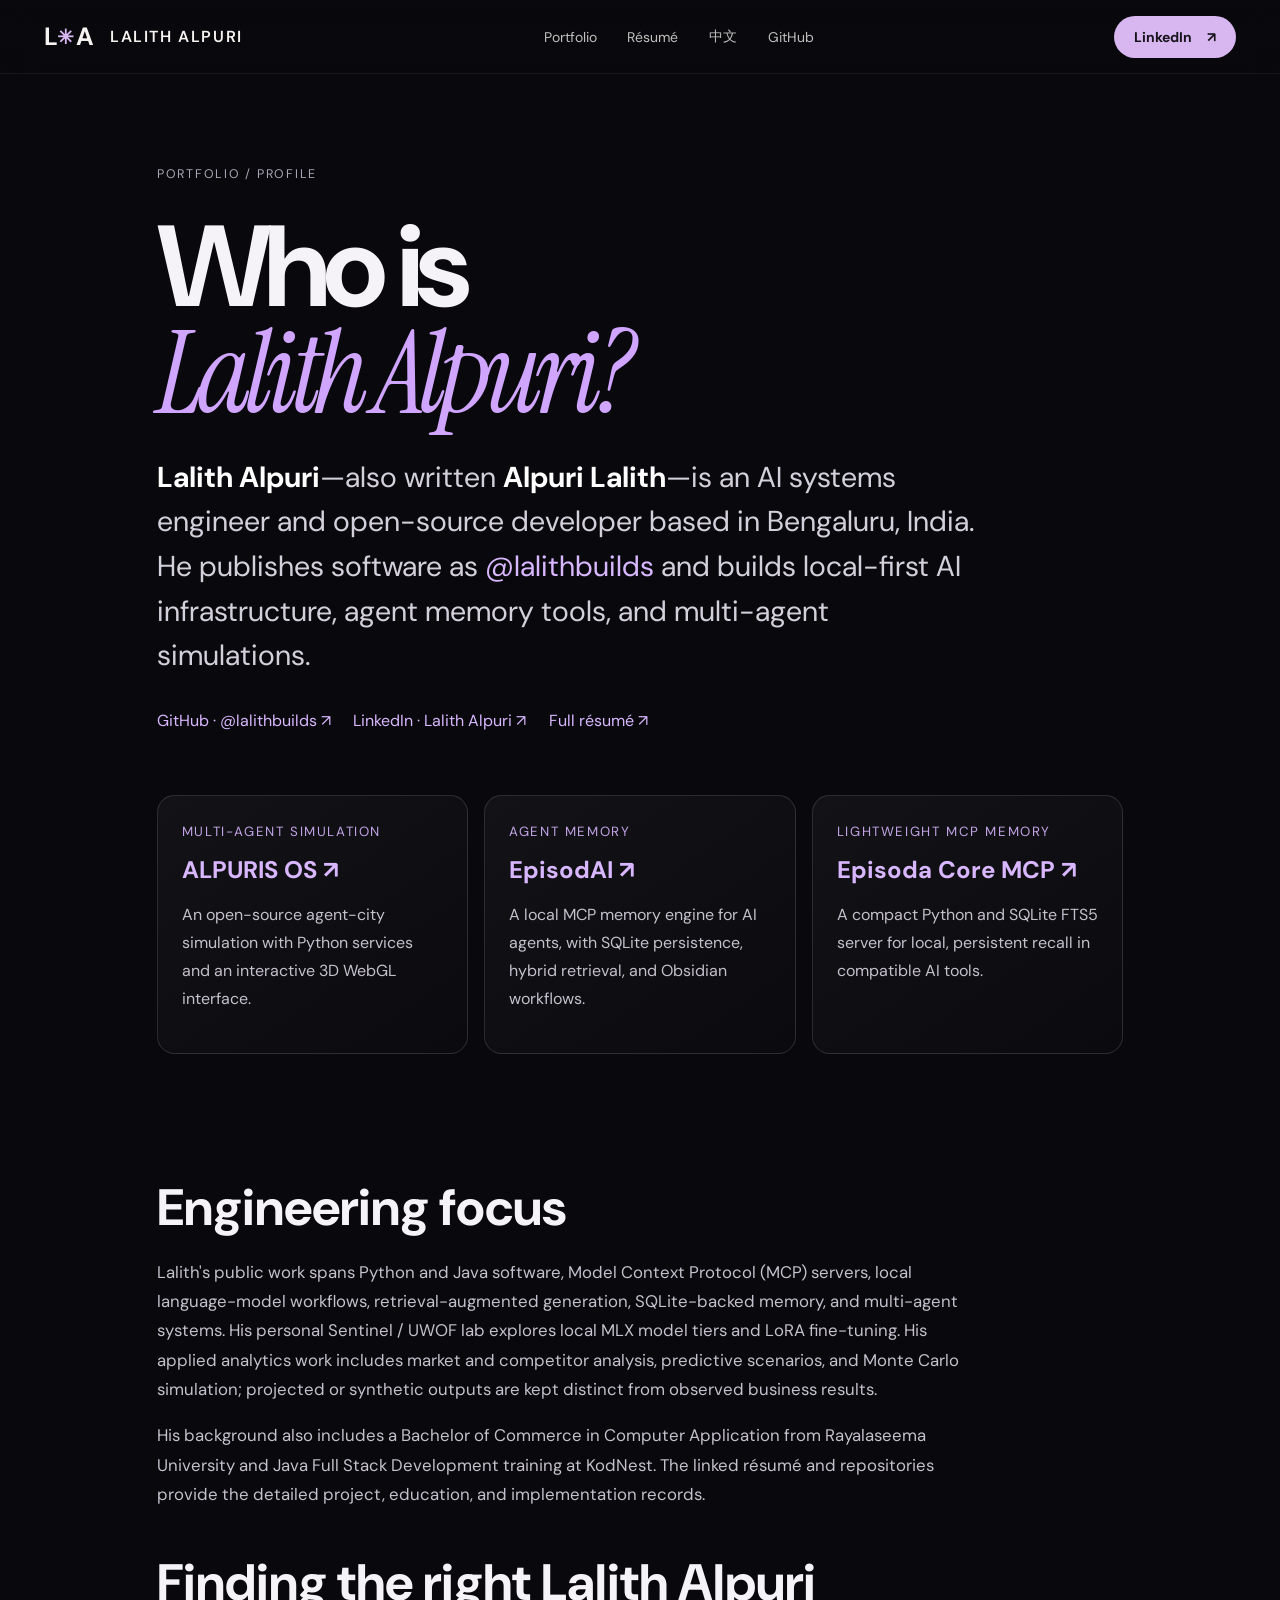
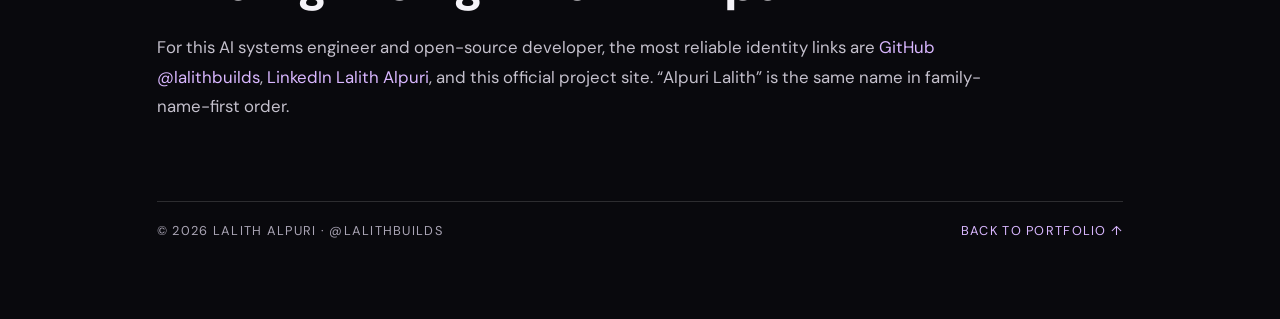
==== commit 36875899: "feat: add Chinese canonical profile page" ====
--- a/about.html
+++ b/about.html
@@ -8,6 +8,9 @@
 <meta name="description" content="Lalith Alpuri, also written Alpuri Lalith, is an AI systems engineer and open-source developer in Bengaluru, India. Meet the creator behind ALPURIS OS, EpisodAI, and Episoda Core MCP.">
 <meta name="author" content="Lalith Alpuri">
 <link rel="canonical" href="https://lalithbuilds.github.io/about.html">
+<link rel="alternate" hreflang="en" href="https://lalithbuilds.github.io/about.html">
+<link rel="alternate" hreflang="zh-CN" href="https://lalithbuilds.github.io/zh/about.html">
+<link rel="alternate" hreflang="x-default" href="https://lalithbuilds.github.io/about.html">
 <meta property="og:type" content="profile">
 <meta property="og:title" content="Who Is Lalith Alpuri? | @lalithbuilds">
 <meta property="og:description" content="A factual profile of Lalith Alpuri (Alpuri Lalith), AI systems engineer and creator of three open-source AI projects.">
@@ -90,7 +93,7 @@
 </head>
 <body>
 <a class="skip" href="#profile-content">Skip to profile</a>
-<header class="site-header"><a class="brand" href="/" aria-label="Lalith Alpuri, back to portfolio">L<span class="brand-star">✳</span>A <span class="brand-name">LALITH ALPURI</span></a><nav aria-label="Main navigation"><a href="/">Portfolio</a><a href="/resume.html">Résumé</a><a href="https://github.com/lalithbuilds">GitHub</a></nav><a class="header-contact" href="https://www.linkedin.com/in/lalith-alpuri/" target="_blank" rel="noopener noreferrer">LinkedIn <span>↗</span></a></header>
+<header class="site-header"><a class="brand" href="/" aria-label="Lalith Alpuri, back to portfolio">L<span class="brand-star">✳</span>A <span class="brand-name">LALITH ALPURI</span></a><nav aria-label="Main navigation"><a href="/">Portfolio</a><a href="/resume.html">Résumé</a><a href="/zh/about.html" lang="zh-CN">中文</a><a href="https://github.com/lalithbuilds">GitHub</a></nav><a class="header-contact" href="https://www.linkedin.com/in/lalith-alpuri/" target="_blank" rel="noopener noreferrer">LinkedIn <span>↗</span></a></header>
 <main id="profile-content" class="profile-page">
   <p class="profile-breadcrumb"><a href="/">Portfolio</a> / Profile</p>
   <h1>Who is<br><em>Lalith Alpuri?</em></h1>
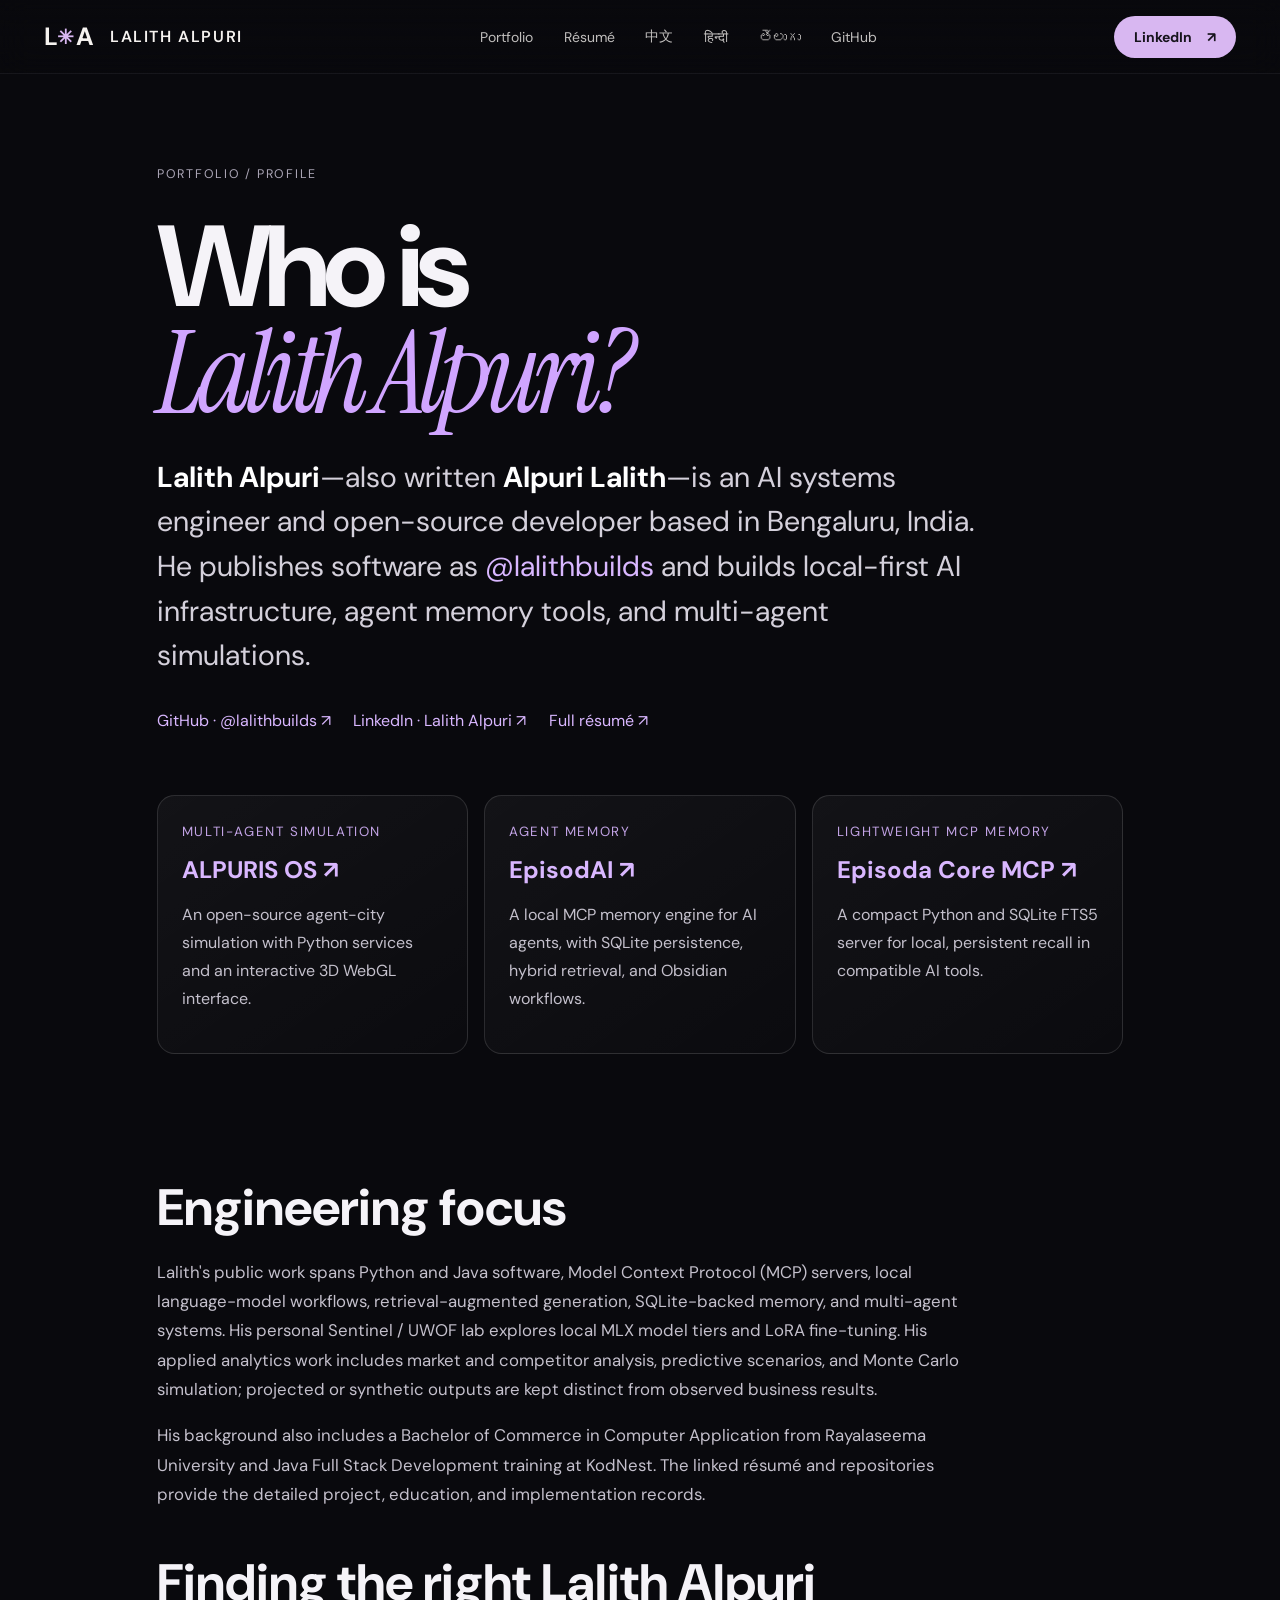
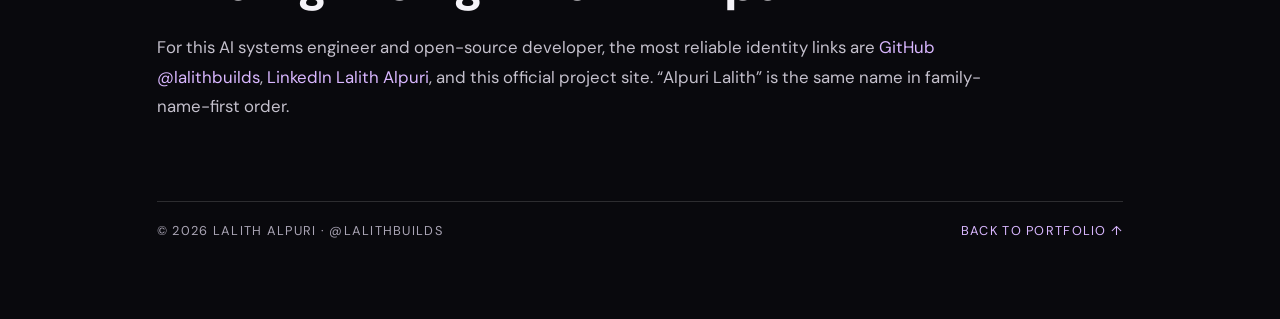
==== commit 48b41420: "feat: add Hindi and Telugu identity profiles" ====
--- a/about.html
+++ b/about.html
@@ -10,6 +10,8 @@
 <link rel="canonical" href="https://lalithbuilds.github.io/about.html">
 <link rel="alternate" hreflang="en" href="https://lalithbuilds.github.io/about.html">
 <link rel="alternate" hreflang="zh-CN" href="https://lalithbuilds.github.io/zh/about.html">
+<link rel="alternate" hreflang="hi-IN" href="https://lalithbuilds.github.io/hi/about.html">
+<link rel="alternate" hreflang="te-IN" href="https://lalithbuilds.github.io/te/about.html">
 <link rel="alternate" hreflang="x-default" href="https://lalithbuilds.github.io/about.html">
 <meta property="og:type" content="profile">
 <meta property="og:title" content="Who Is Lalith Alpuri? | @lalithbuilds">
@@ -23,6 +25,7 @@
   "@id": "https://lalithbuilds.github.io/about.html#profile",
   "name": "Who Is Lalith Alpuri?",
   "url": "https://lalithbuilds.github.io/about.html",
+  "inLanguage": "en-IN",
   "mainEntity": {
     "@type": "Person",
     "@id": "https://lalithbuilds.github.io/#person",
@@ -93,7 +96,7 @@
 </head>
 <body>
 <a class="skip" href="#profile-content">Skip to profile</a>
-<header class="site-header"><a class="brand" href="/" aria-label="Lalith Alpuri, back to portfolio">L<span class="brand-star">✳</span>A <span class="brand-name">LALITH ALPURI</span></a><nav aria-label="Main navigation"><a href="/">Portfolio</a><a href="/resume.html">Résumé</a><a href="/zh/about.html" lang="zh-CN">中文</a><a href="https://github.com/lalithbuilds">GitHub</a></nav><a class="header-contact" href="https://www.linkedin.com/in/lalith-alpuri/" target="_blank" rel="noopener noreferrer">LinkedIn <span>↗</span></a></header>
+<header class="site-header"><a class="brand" href="/" aria-label="Lalith Alpuri, back to portfolio">L<span class="brand-star">✳</span>A <span class="brand-name">LALITH ALPURI</span></a><nav aria-label="Main navigation"><a href="/">Portfolio</a><a href="/resume.html">Résumé</a><a href="/zh/about.html" lang="zh-CN">中文</a><a href="/hi/about.html" lang="hi-IN">हिन्दी</a><a href="/te/about.html" lang="te-IN">తెలుగు</a><a href="https://github.com/lalithbuilds">GitHub</a></nav><a class="header-contact" href="https://www.linkedin.com/in/lalith-alpuri/" target="_blank" rel="noopener noreferrer">LinkedIn <span>↗</span></a></header>
 <main id="profile-content" class="profile-page">
   <p class="profile-breadcrumb"><a href="/">Portfolio</a> / Profile</p>
   <h1>Who is<br><em>Lalith Alpuri?</em></h1>
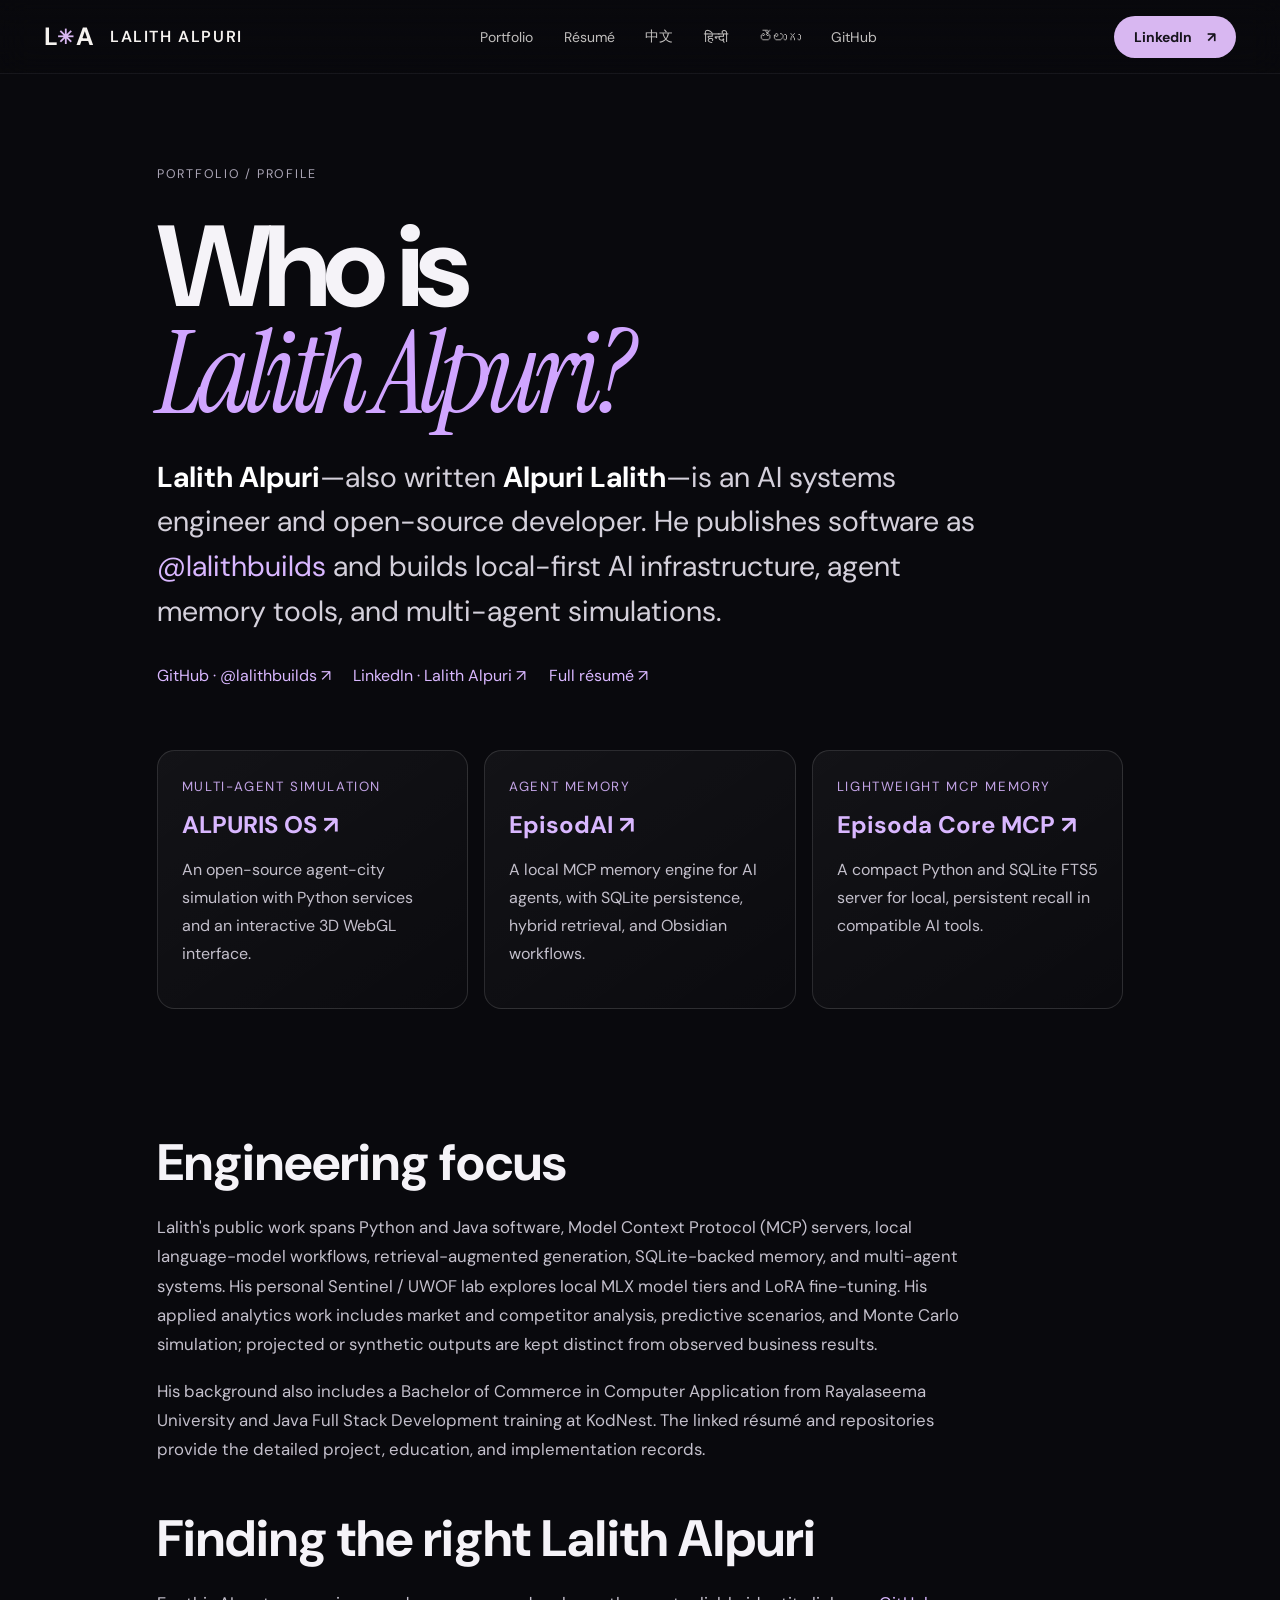
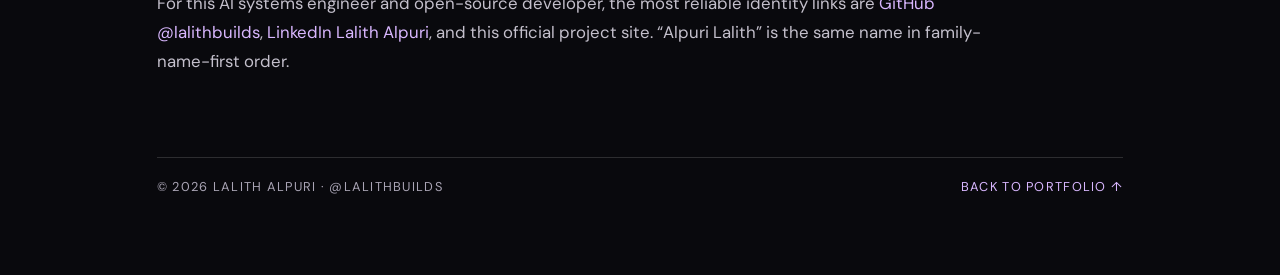
==== commit 6d828024: "seo: remove conflicting location from identity pages" ====
--- a/about.html
+++ b/about.html
@@ -5,7 +5,7 @@
 <meta name="viewport" content="width=device-width, initial-scale=1">
 <meta name="theme-color" content="#09090d">
 <title>Who Is Lalith Alpuri? | AI Systems Engineer &amp; @lalithbuilds</title>
-<meta name="description" content="Lalith Alpuri, also written Alpuri Lalith, is an AI systems engineer and open-source developer in Bengaluru, India. Meet the creator behind ALPURIS OS, EpisodAI, and Episoda Core MCP.">
+<meta name="description" content="Lalith Alpuri, also written Alpuri Lalith, is an AI systems engineer and open-source developer. Meet the creator behind ALPURIS OS, EpisodAI, and Episoda Core MCP.">
 <meta name="author" content="Lalith Alpuri">
 <link rel="canonical" href="https://lalithbuilds.github.io/about.html">
 <link rel="alternate" hreflang="en" href="https://lalithbuilds.github.io/about.html">
@@ -35,13 +35,8 @@
     "alternateName": ["Alpuri Lalith", "@lalithbuilds"],
     "url": "https://lalithbuilds.github.io/",
     "mainEntityOfPage": "https://lalithbuilds.github.io/about.html",
-    "description": "Lalith Alpuri, also written Alpuri Lalith, is an AI systems engineer and open-source developer based in Bengaluru, India. He builds local-first AI infrastructure, agent memory software, and multi-agent simulations.",
+    "description": "Lalith Alpuri, also written Alpuri Lalith, is an AI systems engineer and open-source developer. He builds local-first AI infrastructure, agent memory software, and multi-agent simulations.",
     "jobTitle": ["AI Systems Engineer", "Applied AI Strategist"],
-    "address": {
-      "@type": "PostalAddress",
-      "addressLocality": "Bengaluru",
-      "addressCountry": "IN"
-    },
     "sameAs": [
       "https://github.com/lalithbuilds",
       "https://www.linkedin.com/in/lalith-alpuri/"
@@ -100,7 +95,7 @@
 <main id="profile-content" class="profile-page">
   <p class="profile-breadcrumb"><a href="/">Portfolio</a> / Profile</p>
   <h1>Who is<br><em>Lalith Alpuri?</em></h1>
-  <p class="profile-lead"><strong>Lalith Alpuri</strong>—also written <strong>Alpuri Lalith</strong>—is an AI systems engineer and open-source developer based in Bengaluru, India. He publishes software as <a href="https://github.com/lalithbuilds">@lalithbuilds</a> and builds local-first AI infrastructure, agent memory tools, and multi-agent simulations.</p>
+  <p class="profile-lead"><strong>Lalith Alpuri</strong>—also written <strong>Alpuri Lalith</strong>—is an AI systems engineer and open-source developer. He publishes software as <a href="https://github.com/lalithbuilds">@lalithbuilds</a> and builds local-first AI infrastructure, agent memory tools, and multi-agent simulations.</p>
   <div class="profile-links" aria-label="Official profiles"><a href="https://github.com/lalithbuilds">GitHub · @lalithbuilds ↗</a><a href="https://www.linkedin.com/in/lalith-alpuri/">LinkedIn · Lalith Alpuri ↗</a><a href="/resume.html">Full résumé ↗</a></div>
   <div class="profile-grid" aria-label="Open-source projects">
     <article class="profile-card"><small>Multi-agent simulation</small><h2><a href="https://github.com/lalithbuilds/alpuris-os">ALPURIS OS ↗</a></h2><p>An open-source agent-city simulation with Python services and an interactive 3D WebGL interface.</p></article>
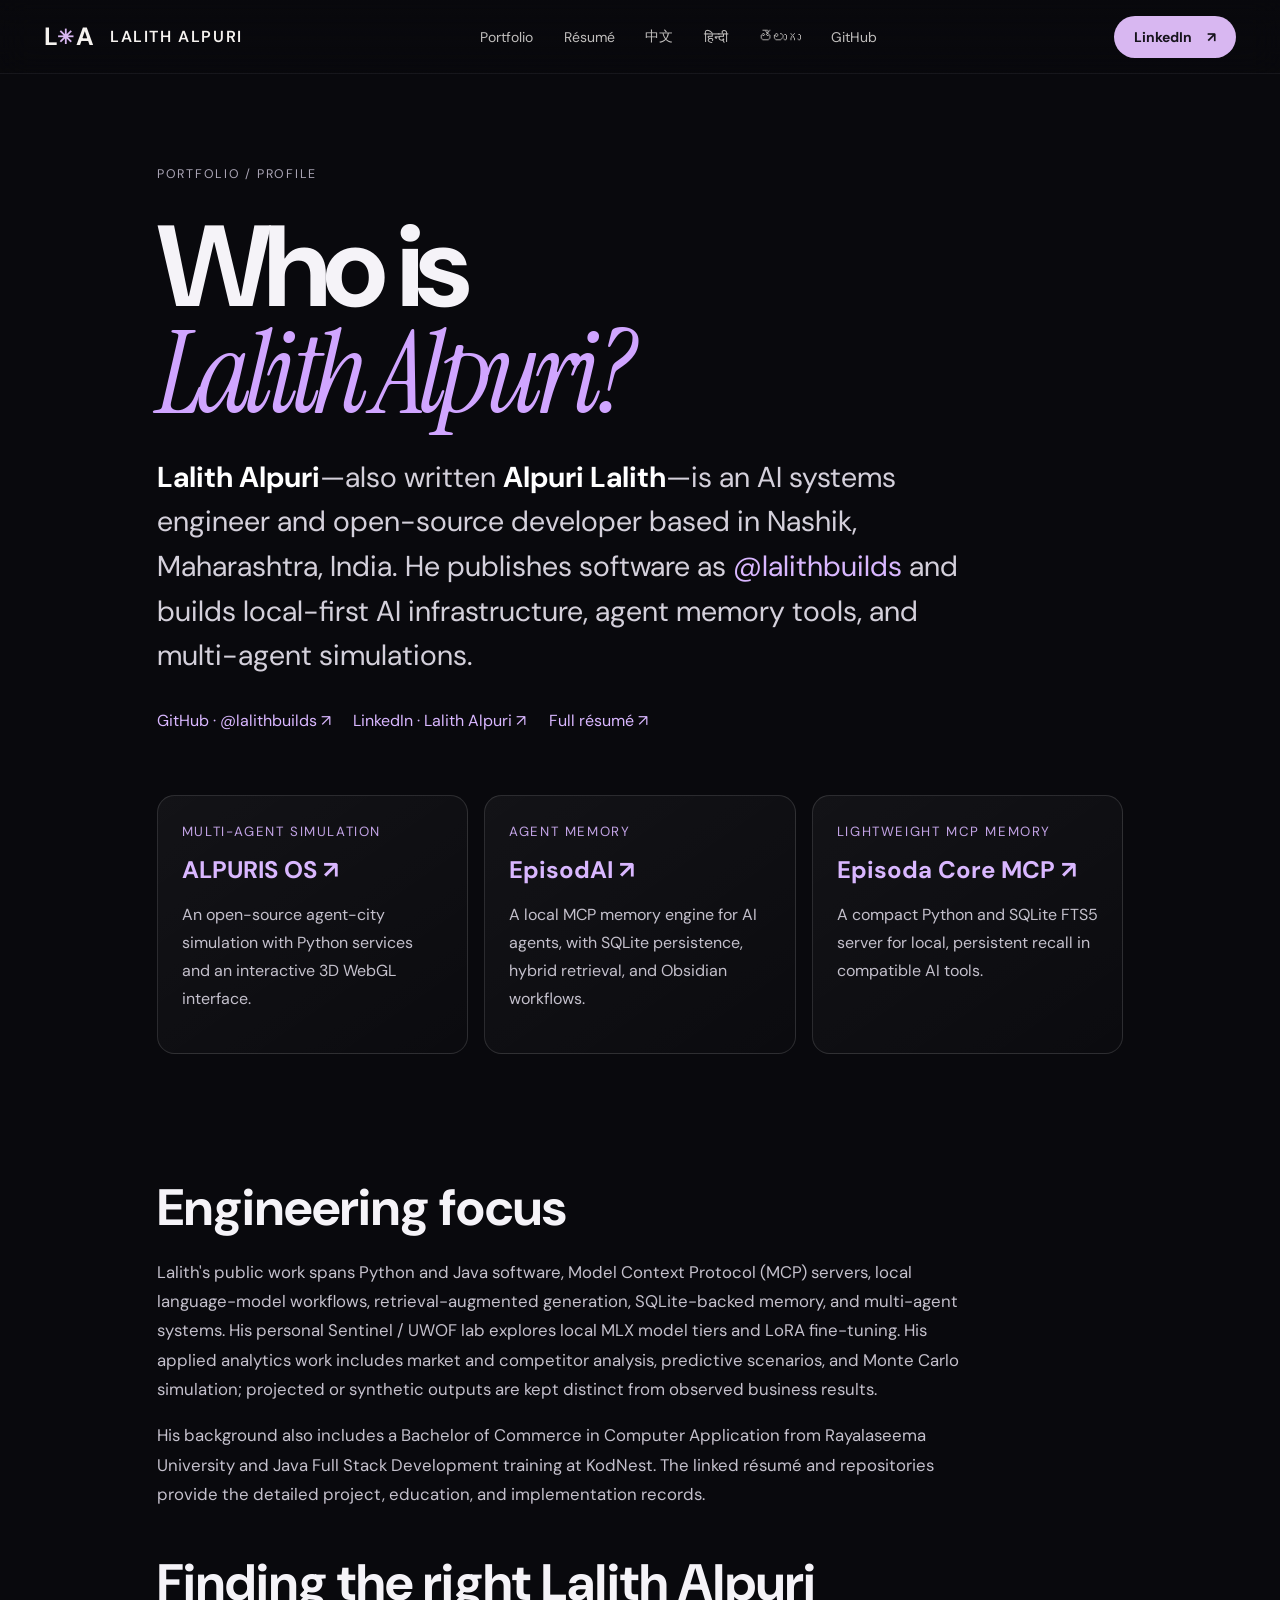
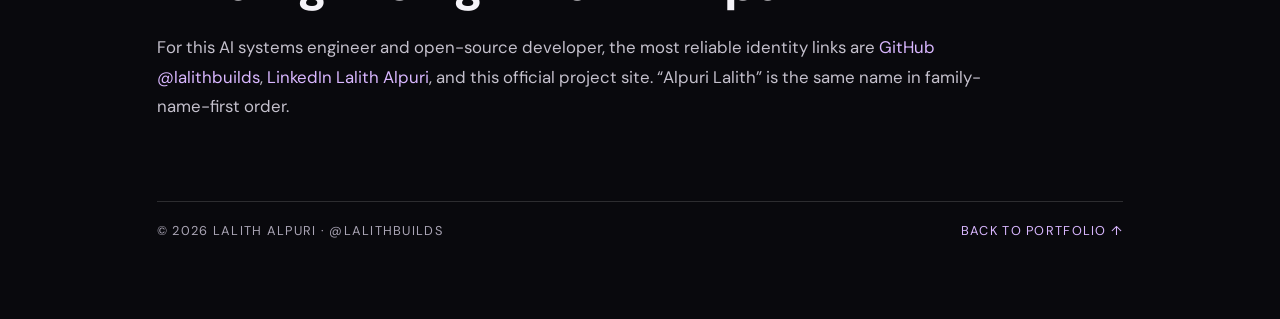
==== commit f3e110c3: "seo: align public identity to Nashik" ====
--- a/about.html
+++ b/about.html
@@ -5,7 +5,7 @@
 <meta name="viewport" content="width=device-width, initial-scale=1">
 <meta name="theme-color" content="#09090d">
 <title>Who Is Lalith Alpuri? | AI Systems Engineer &amp; @lalithbuilds</title>
-<meta name="description" content="Lalith Alpuri, also written Alpuri Lalith, is an AI systems engineer and open-source developer. Meet the creator behind ALPURIS OS, EpisodAI, and Episoda Core MCP.">
+<meta name="description" content="Lalith Alpuri, also written Alpuri Lalith, is an AI systems engineer and open-source developer based in Nashik, Maharashtra, India. Meet the creator behind ALPURIS OS, EpisodAI, and Episoda Core MCP.">
 <meta name="author" content="Lalith Alpuri">
 <link rel="canonical" href="https://lalithbuilds.github.io/about.html">
 <link rel="alternate" hreflang="en" href="https://lalithbuilds.github.io/about.html">
@@ -18,8 +18,7 @@
 <meta property="og:description" content="A factual profile of Lalith Alpuri (Alpuri Lalith), AI systems engineer and creator of three open-source AI projects.">
 <meta property="og:url" content="https://lalithbuilds.github.io/about.html">
 <meta name="twitter:card" content="summary">
-<script type="application/ld+json">
-{
+<script type="application/ld+json">{
   "@context": "https://schema.org",
   "@type": "ProfilePage",
   "@id": "https://lalithbuilds.github.io/about.html#profile",
@@ -32,11 +31,17 @@
     "name": "Lalith Alpuri",
     "givenName": "Lalith",
     "familyName": "Alpuri",
-    "alternateName": ["Alpuri Lalith", "@lalithbuilds"],
+    "alternateName": [
+      "Alpuri Lalith",
+      "@lalithbuilds"
+    ],
     "url": "https://lalithbuilds.github.io/",
     "mainEntityOfPage": "https://lalithbuilds.github.io/about.html",
-    "description": "Lalith Alpuri, also written Alpuri Lalith, is an AI systems engineer and open-source developer. He builds local-first AI infrastructure, agent memory software, and multi-agent simulations.",
-    "jobTitle": ["AI Systems Engineer", "Applied AI Strategist"],
+    "description": "Lalith Alpuri, also written Alpuri Lalith, is an AI systems engineer and open-source developer based in Nashik, Maharashtra, India. He builds local-first AI infrastructure, agent memory software, and multi-agent simulations.",
+    "jobTitle": [
+      "AI Systems Engineer",
+      "Applied AI Strategist"
+    ],
     "sameAs": [
       "https://github.com/lalithbuilds",
       "https://www.linkedin.com/in/lalith-alpuri/"
@@ -56,13 +61,30 @@
       "React"
     ],
     "creator": [
-      {"@type": "SoftwareSourceCode", "name": "ALPURIS OS", "codeRepository": "https://github.com/lalithbuilds/alpuris-os"},
-      {"@type": "SoftwareSourceCode", "name": "EpisodAI", "codeRepository": "https://github.com/lalithbuilds/episodai"},
-      {"@type": "SoftwareSourceCode", "name": "Episoda Core MCP", "codeRepository": "https://github.com/lalithbuilds/episoda-core-mcp"}
-    ]
+      {
+        "@type": "SoftwareSourceCode",
+        "name": "ALPURIS OS",
+        "codeRepository": "https://github.com/lalithbuilds/alpuris-os"
+      },
+      {
+        "@type": "SoftwareSourceCode",
+        "name": "EpisodAI",
+        "codeRepository": "https://github.com/lalithbuilds/episodai"
+      },
+      {
+        "@type": "SoftwareSourceCode",
+        "name": "Episoda Core MCP",
+        "codeRepository": "https://github.com/lalithbuilds/episoda-core-mcp"
+      }
+    ],
+    "address": {
+      "@type": "PostalAddress",
+      "addressLocality": "Nashik",
+      "addressRegion": "Maharashtra",
+      "addressCountry": "IN"
+    }
   }
-}
-</script>
+}</script>
 <link rel="preconnect" href="https://fonts.googleapis.com">
 <link rel="preconnect" href="https://fonts.gstatic.com" crossorigin>
 <link href="https://fonts.googleapis.com/css2?family=DM+Sans:wght@400;500;600;700&family=Instrument+Serif:ital@0;1&display=swap" rel="stylesheet">
@@ -95,7 +117,7 @@
 <main id="profile-content" class="profile-page">
   <p class="profile-breadcrumb"><a href="/">Portfolio</a> / Profile</p>
   <h1>Who is<br><em>Lalith Alpuri?</em></h1>
-  <p class="profile-lead"><strong>Lalith Alpuri</strong>—also written <strong>Alpuri Lalith</strong>—is an AI systems engineer and open-source developer. He publishes software as <a href="https://github.com/lalithbuilds">@lalithbuilds</a> and builds local-first AI infrastructure, agent memory tools, and multi-agent simulations.</p>
+  <p class="profile-lead"><strong>Lalith Alpuri</strong>—also written <strong>Alpuri Lalith</strong>—is an AI systems engineer and open-source developer based in Nashik, Maharashtra, India. He publishes software as <a href="https://github.com/lalithbuilds">@lalithbuilds</a> and builds local-first AI infrastructure, agent memory tools, and multi-agent simulations.</p>
   <div class="profile-links" aria-label="Official profiles"><a href="https://github.com/lalithbuilds">GitHub · @lalithbuilds ↗</a><a href="https://www.linkedin.com/in/lalith-alpuri/">LinkedIn · Lalith Alpuri ↗</a><a href="/resume.html">Full résumé ↗</a></div>
   <div class="profile-grid" aria-label="Open-source projects">
     <article class="profile-card"><small>Multi-agent simulation</small><h2><a href="https://github.com/lalithbuilds/alpuris-os">ALPURIS OS ↗</a></h2><p>An open-source agent-city simulation with Python services and an interactive 3D WebGL interface.</p></article>
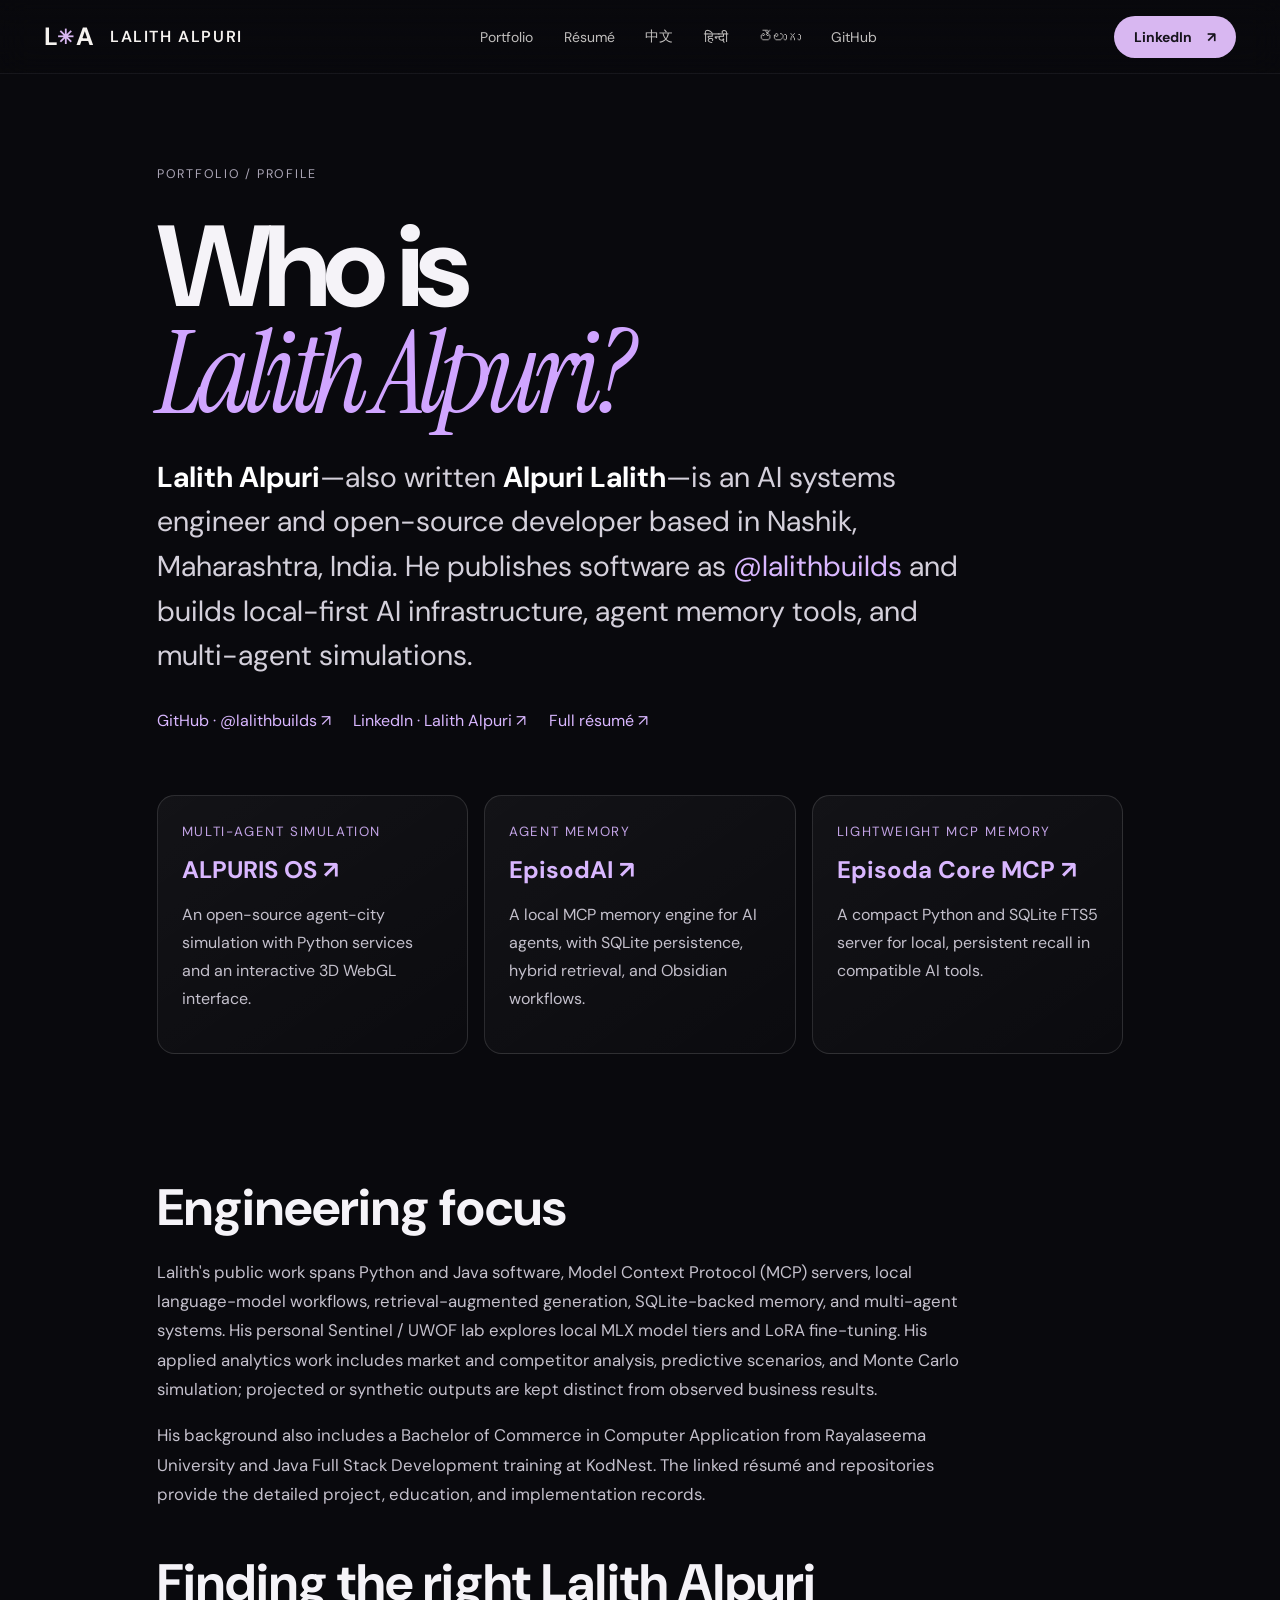
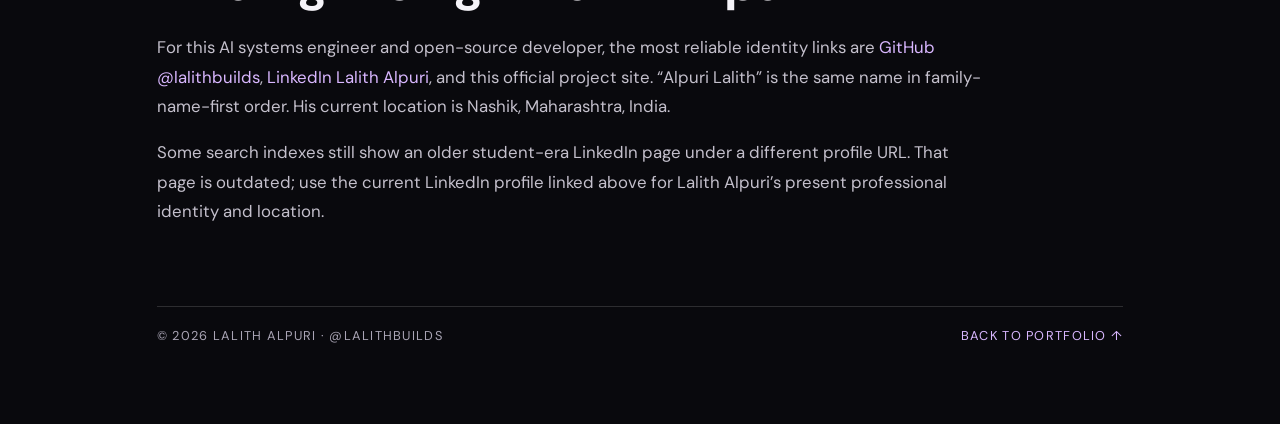
==== commit be1cb7cb: "seo: disambiguate current LinkedIn identity" ====
--- a/about.html
+++ b/about.html
@@ -129,7 +129,8 @@
     <p>Lalith's public work spans Python and Java software, Model Context Protocol (MCP) servers, local language-model workflows, retrieval-augmented generation, SQLite-backed memory, and multi-agent systems. His personal Sentinel / UWOF lab explores local MLX model tiers and LoRA fine-tuning. His applied analytics work includes market and competitor analysis, predictive scenarios, and Monte Carlo simulation; projected or synthetic outputs are kept distinct from observed business results.</p>
     <p>His background also includes a Bachelor of Commerce in Computer Application from Rayalaseema University and Java Full Stack Development training at KodNest. The linked résumé and repositories provide the detailed project, education, and implementation records.</p>
     <h2>Finding the right Lalith Alpuri</h2>
-    <p>For this AI systems engineer and open-source developer, the most reliable identity links are <a href="https://github.com/lalithbuilds">GitHub @lalithbuilds</a>, <a href="https://www.linkedin.com/in/lalith-alpuri/">LinkedIn Lalith Alpuri</a>, and this official project site. “Alpuri Lalith” is the same name in family-name-first order.</p>
+    <p>For this AI systems engineer and open-source developer, the most reliable identity links are <a href="https://github.com/lalithbuilds">GitHub @lalithbuilds</a>, <a href="https://www.linkedin.com/in/lalith-alpuri/">LinkedIn Lalith Alpuri</a>, and this official project site. “Alpuri Lalith” is the same name in family-name-first order. His current location is Nashik, Maharashtra, India.</p>
+    <p>Some search indexes still show an older student-era LinkedIn page under a different profile URL. That page is outdated; use the current LinkedIn profile linked above for Lalith Alpuri’s present professional identity and location.</p>
   </section>
   <footer class="profile-footer"><span>© 2026 Lalith Alpuri · @lalithbuilds</span><a href="/">Back to portfolio ↑</a></footer>
 </main>
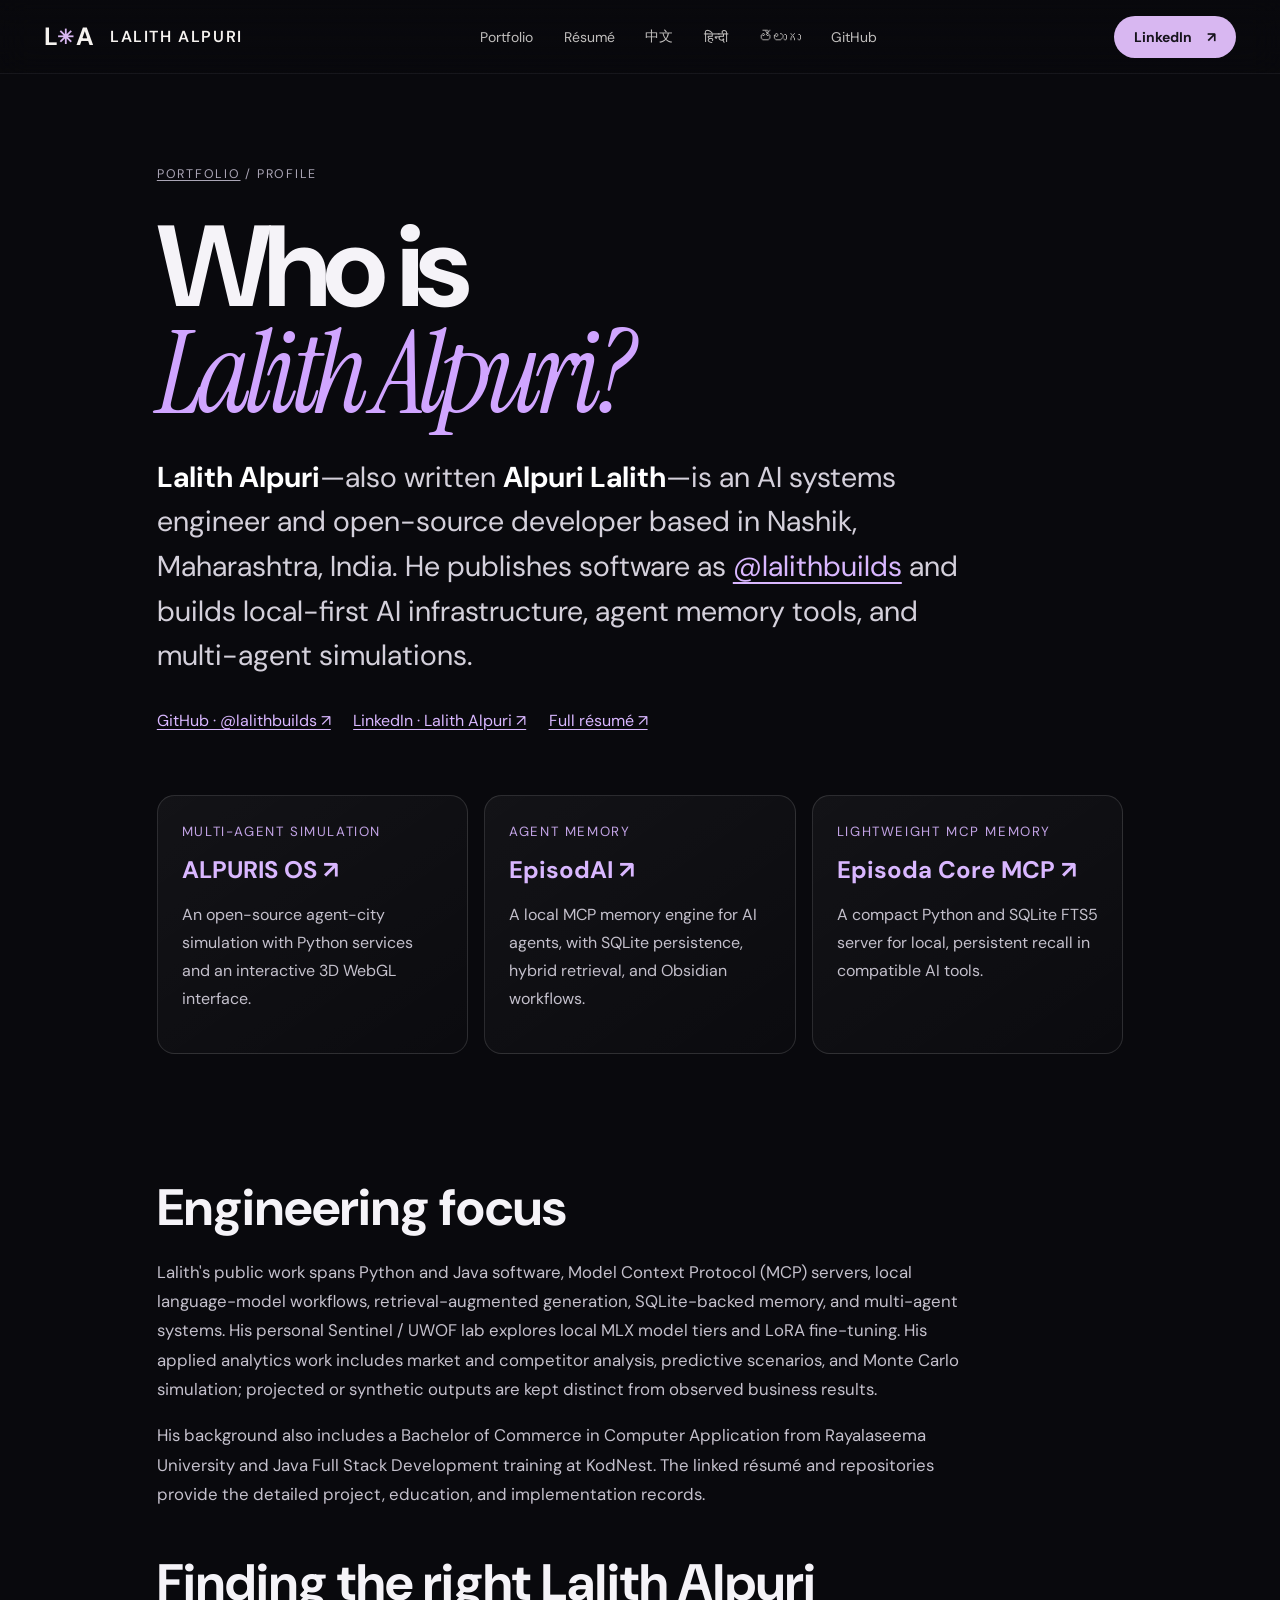
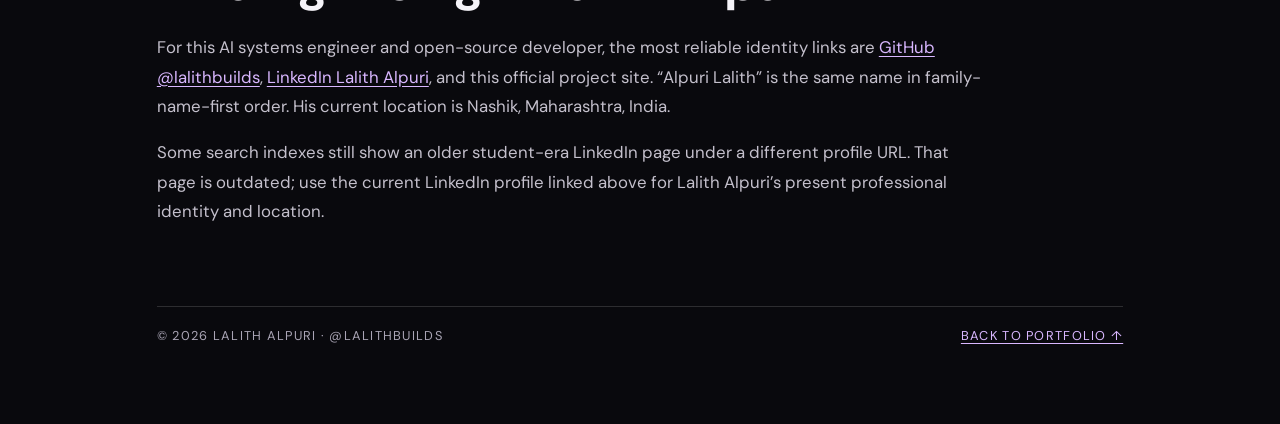
==== commit c273af67: "Fix mobile navigation, résumé semantics, and missing favicon. Stop hiding header links by position o" ====
--- a/about.html
+++ b/about.html
@@ -4,6 +4,8 @@
 <meta charset="utf-8">
 <meta name="viewport" content="width=device-width, initial-scale=1">
 <meta name="theme-color" content="#09090d">
+<link rel="icon" href="/favicon.svg" type="image/svg+xml">
+<link rel="icon" href="/favicon.ico" sizes="32x32">
 <title>Who Is Lalith Alpuri? | AI Systems Engineer &amp; @lalithbuilds</title>
 <meta name="description" content="Lalith Alpuri, also written Alpuri Lalith, is an AI systems engineer and open-source developer based in Nashik, Maharashtra, India. Meet the creator behind ALPURIS OS, EpisodAI, and Episoda Core MCP.">
 <meta name="author" content="Lalith Alpuri">
@@ -88,7 +90,7 @@
 <link rel="preconnect" href="https://fonts.googleapis.com">
 <link rel="preconnect" href="https://fonts.gstatic.com" crossorigin>
 <link href="https://fonts.googleapis.com/css2?family=DM+Sans:wght@400;500;600;700&family=Instrument+Serif:ital@0;1&display=swap" rel="stylesheet">
-<link rel="stylesheet" href="portfolio.css?v=25">
+<link rel="stylesheet" href="portfolio.css?v=26">
 <style>
 .profile-page{max-width:1120px;margin:0 auto;padding:clamp(7rem,12vw,11rem) clamp(1.25rem,6vw,6rem) 5rem;color:#f5f3f8}
 .profile-page a{color:#d9b7ff;text-underline-offset:.2em}
@@ -108,7 +110,7 @@
 .profile-story h2{font-size:clamp(2rem,4vw,3.2rem);margin:2.5rem 0 1rem}
 .profile-story p{font-size:1.05rem}
 .profile-footer{display:flex;justify-content:space-between;gap:1rem;margin-top:5rem;padding-top:1.25rem;border-top:1px solid #ffffff25;color:#aaa5b5;font-size:.8rem;letter-spacing:.1em;text-transform:uppercase}
-@media(max-width:760px){.profile-grid{grid-template-columns:1fr}.profile-card{min-height:0}.profile-footer{flex-direction:column}}
+@media(max-width:760px){.profile-grid{grid-template-columns:1fr}.profile-card{min-height:0}.profile-footer{flex-direction:column}}@media(max-width:480px){.profile-page{padding-top:9.5rem}}
 </style>
 </head>
 <body>
--- a/portfolio.css
+++ b/portfolio.css
@@ -456,3 +456,41 @@
   .hero-actions>a:not(.hero-primary){white-space:nowrap}
 }
 @media(max-width:360px){.brand-name{font-size:12px}}
+
+/* Portfolio credential overview */
+.portfolio-credentials{margin:70px 3.4vw 0;padding-top:35px;border-top:1px solid #665870;scroll-margin-top:30px}
+.portfolio-credentials-head{display:flex;justify-content:space-between;align-items:flex-start;gap:25px;margin-bottom:28px}
+.portfolio-credentials-head p{font-size:10px;letter-spacing:.16em;margin:0 0 12px}
+.portfolio-credentials-head h3{font:400 clamp(32px,4vw,58px)/1.1 'Instrument Serif',Georgia,serif;margin:0 0 12px}
+.portfolio-credentials-head span{font-size:12px;line-height:1.6;display:block}
+.portfolio-credentials-head>a{white-space:nowrap;font-size:12px;border-bottom:1px solid currentColor;padding-bottom:5px}
+.portfolio-credential-grid{display:grid;grid-template-columns:repeat(4,minmax(0,1fr));gap:18px}
+.portfolio-credential{display:flex;flex-direction:column;background:#f3efeb;color:#211927;border:1px solid #aa90b5;padding:14px;transition:transform .2s}
+.portfolio-credential:hover{transform:translateY(-4px)}
+.portfolio-credential img{width:100%;height:145px;object-fit:contain;background:#09090d}
+.portfolio-credential:nth-child(n+3) img{background:#df7757}
+.portfolio-credential>span{font-size:10px;letter-spacing:.04em;margin-top:15px}
+.portfolio-credential strong{display:block;font-size:13px;line-height:1.45;letter-spacing:0;margin-top:7px}
+.portfolio-simulations{font-size:10px;letter-spacing:.1em;line-height:1.8;margin:25px 0 0}
+.portfolio-simulations span{display:block;font-size:13px;letter-spacing:0;margin-top:5px}
+@media(max-width:850px){.portfolio-credential-grid{grid-template-columns:repeat(2,minmax(0,1fr))}.portfolio-credentials-head{display:block}.portfolio-credentials-head>a{display:inline-block;margin-top:20px}}
+@media(max-width:480px){.portfolio-credential-grid{gap:12px}.portfolio-credential{padding:10px}.portfolio-credential img{height:105px}.portfolio-credential strong{font-size:12px}.portfolio-credentials{margin-top:45px}}
+@media(prefers-reduced-motion:reduce){.portfolio-credential{transition:none}.portfolio-credential:hover{transform:none}}
+
+/* Keep every header link reachable. Earlier rules hid nav items by position
+   (second link under 750px, third under 480px, the whole menu under 360px),
+   which removed Work on the homepage and Résumé plus a language link on the
+   profile pages. */
+@media(max-width:750px){
+  .site-header nav{display:flex;flex:1 1 auto;min-width:0;overflow-x:auto;overscroll-behavior-x:contain;scrollbar-width:none;-webkit-overflow-scrolling:touch}
+  .site-header nav::-webkit-scrollbar{display:none}
+  .site-header nav a:nth-child(n){display:inline-block;flex:0 0 auto}
+  .brand,.header-contact{flex-shrink:0}
+}
+@media(max-width:480px){
+  .site-header{height:auto;min-height:66px;flex-wrap:wrap;align-items:center;row-gap:8px;padding-top:10px;padding-bottom:8px}
+  .site-header nav{flex:1 0 100%;order:3;padding-bottom:2px}
+  .header-contact{margin-left:auto}
+  .hero{padding-top:150px}
+}
+.profile-page p a,.profile-page .profile-links a,.profile-page .profile-footer a,.profile-page .profile-breadcrumb a{text-decoration:underline;text-underline-offset:.2em}
